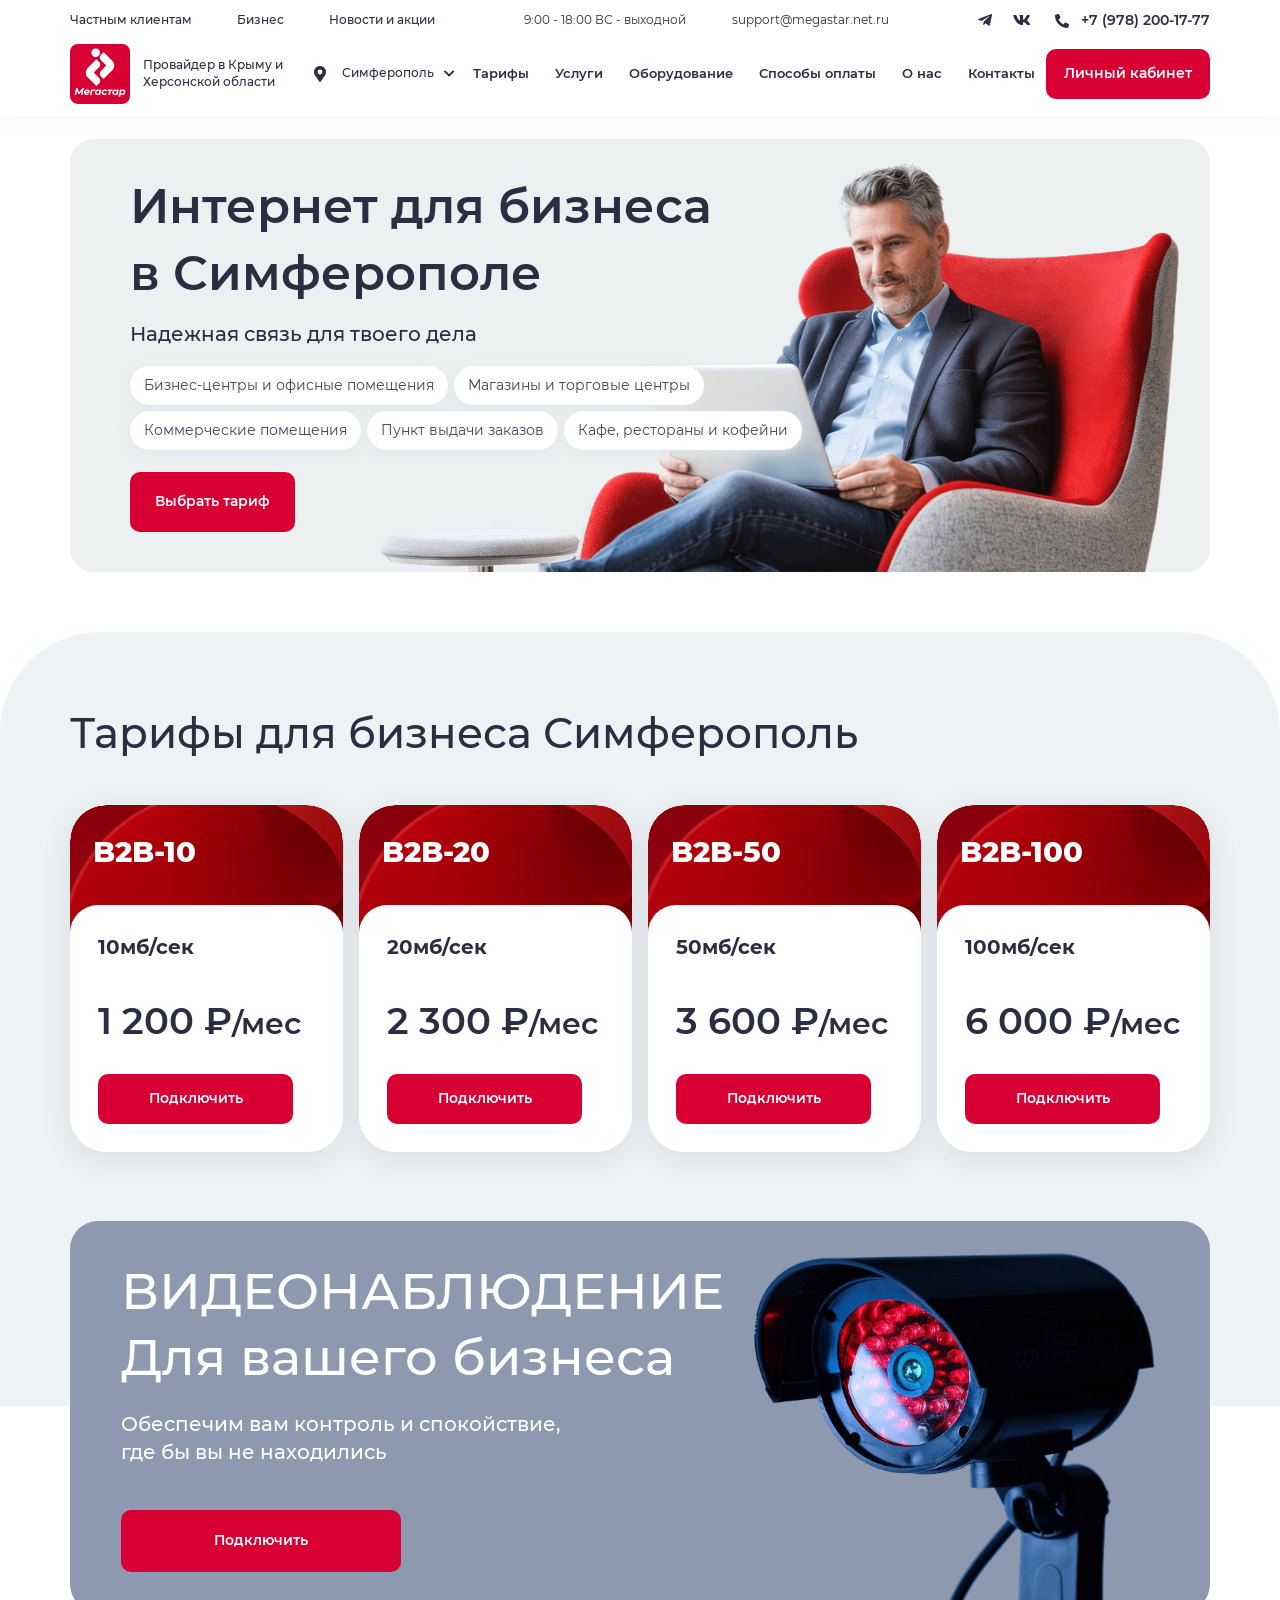
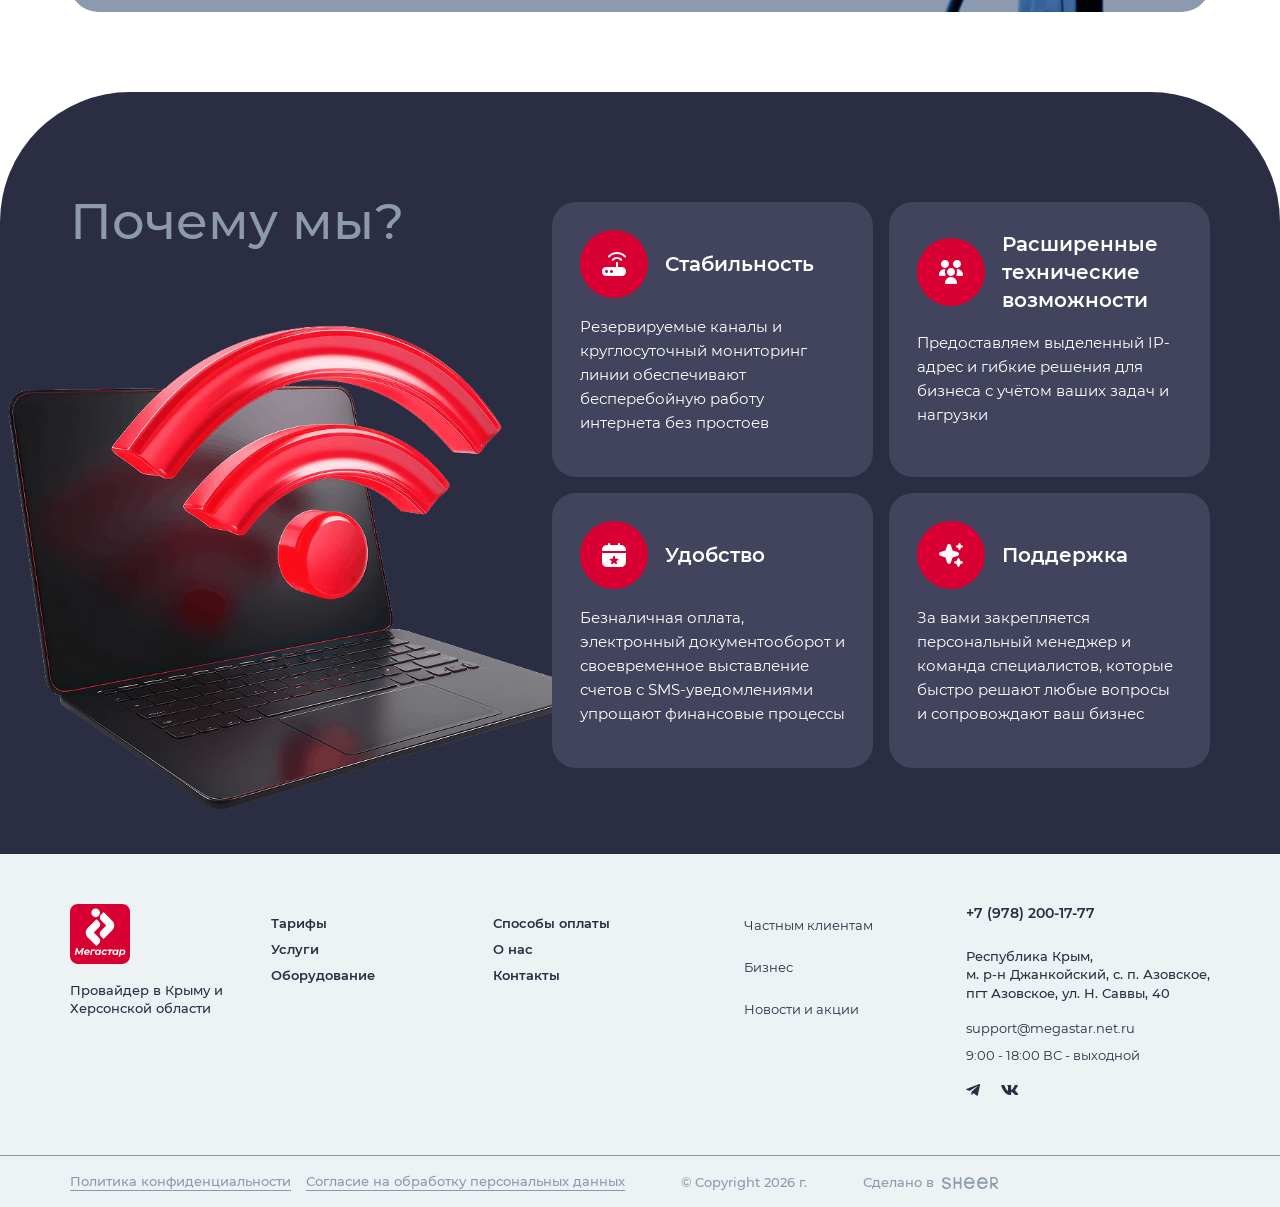
==== business.html @ 5e0cbff7 "Add files via upload" ====
<!DOCTYPE html>
<!--[if lt IE 7]><html lang="ru" class="lt-ie9 lt-ie8 lt-ie7"><![endif]-->
<!--[if IE 7]><html lang="ru" class="lt-ie9 lt-ie8"><![endif]-->
<!--[if IE 8]><html lang="ru" class="lt-ie9"><![endif]-->
<!--[if gt IE 8]><!-->
<html lang="ru">
<!--<![endif]-->
<head>
	<meta charset="utf-8" />
	<title>Заголовок</title>
	<meta http-equiv="X-UA-Compatible" content="IE=edge" />
	<meta name="viewport" content="width=device-width, initial-scale=1, maximum-scale=1">
	<meta name="format-detection" content="telephone=no" />
	<link rel="shortcut icon" href="favicon.png" />
	<link rel="stylesheet" href="libs/bootstrap/bootstrap-grid.css" />
	<link rel="stylesheet" href="libs/fontawesome-free-5.12.0-web/css/all.min.css" />
	<link rel="stylesheet" href="libs/fancybox-master/dist/jquery.fancybox.min.css" />
	<link rel="stylesheet" href="libs/slick-1.5.9/slick/slick.css" />
	<link rel="stylesheet" href="css/fonts.css" />
	<link rel="stylesheet" href="css/main.css?ver=1.1" />
	<link rel="stylesheet" href="css/media.css?ver=1.1" />
</head>
<body>

	<div class="wrapper">

		<header class="header">
			<div class="container">
				<div class="header__top">
					<ul class="header__links">
						<li><a href="#">Частным клиентам</a></li>
						<li><a href="#">Бизнес</a></li>
						<li><a href="#">Новости и  акции</a></li>
					</ul>
					<div class="header__info">
						<p>9:00 - 18:00 ВС - выходной</p>
						<a href="mailto:support@megastar.net.ru">support@megastar.net.ru</a>
					</div>
					<div class="header__contacts">
						<ul class="socials-list">
							<li><a href="#" target="_blank"><i class="fab fa-telegram-plane"></i></a></li>
							<li><a href="#" target="_blank"><i class="fab fa-vk"></i></a></li>
						</ul>
						<a href="tel:+79782001777" class="phone-main"><i class="fas fa-phone-alt"></i> +7 (978) 200-17-77</a>
					</div>
				</div>
				<div class="header__bottom">
					<div class="logo-wrap">
						<a href="#" class="logo">
							<img src="img/logo.svg" alt="alt">
						</a>
						<div class="logo-descr">Провайдер в Крыму и Херсонской области</div>
					</div>
					<div class="location-main">
						<div class="location-main__value"><i class="fas fa-map-marker-alt"></i> Симферополь <i class="fas fa-chevron-down"></i></div>
					</div>
					<nav class="menu">
						<ul class="menu__list">
							<li><a href="#">Тарифы</a></li>
							<li><a href="#">Услуги</a></li>
							<li><a href="#">Оборудование</a></li>
							<li><a href="#">Способы оплаты</a></li>
							<li><a href="#">О нас</a></li>
							<li><a href="#">Контакты</a></li>
						</ul>
					</nav>
					<a href="#" class="btn-main">Личный кабинет</a>
					<a href="tel:+79782001777" class="phone-mobile"><i class="fas fa-phone-alt"></i></a>
					<div class="sandwich">
						<div class="sw-topper"></div>
						<div class="sw-bottom"></div>
						<div class="sw-footer"></div>
					</div>
				</div>
			</div>
			<div class="menu-mobile">
				<nav class="menu">
					<ul class="menu__list">
						<li><a href="#">Тарифы</a></li>
						<li><a href="#">Услуги</a></li>
						<li><a href="#">Оборудование</a></li>
						<li><a href="#">Способы оплаты</a></li>
						<li><a href="#">О нас</a></li>
						<li><a href="#">Контакты</a></li>
					</ul>
				</nav>
				<ul class="header__links">
					<li><a href="#">Частным клиентам</a></li>
					<li><a href="#">Бизнес</a></li>
					<li><a href="#">Новости и  акции</a></li>
				</ul>
				<div class="location-main">
					<div class="location-main__value"><i class="fas fa-map-marker-alt"></i> Симферополь <i class="fas fa-chevron-down"></i></div>
				</div>
				<div class="header__info">
					<p>9:00 - 18:00 ВС - выходной</p>
					<a href="mailto:support@megastar.net.ru">support@megastar.net.ru</a>
				</div>
				<div class="header__contacts">
					<ul class="socials-list">
						<li><a href="#" target="_blank"><i class="fab fa-telegram-plane"></i></a></li>
						<li><a href="#" target="_blank"><i class="fab fa-vk"></i></a></li>
					</ul>
					<a href="tel:+79782001777" class="phone-main"><i class="fas fa-phone-alt"></i> +7 (978) 200-17-77</a>
				</div>
				<a href="#" class="btn-main">Личный кабинет</a>
			</div>
			<div class="menu-overlay"></div>
		</header>

		<section class="billbord billbord--business">
			<div class="container">
				<div class="billbord__main">
					<h1 class="billbord__title">Интернет для бизнеса в Симферополе</h1>
					<div class="billbord__descr">Надежная связь для твоего дела</div>
					<div class="tags">
						<div class="tags__item">Бизнес-центры и офисные помещения</div>
						<div class="tags__item">Магазины и торговые центры</div>
						<div class="tags__item">Коммерческие помещения</div>
						<div class="tags__item">Пункт выдачи заказов</div>
						<div class="tags__item">Кафе, рестораны и кофейни</div>
					</div>
					<a href="#" class="btn-main">Выбрать тариф</a>
					<div class="billbord__image">
						<img src="img/billbord_business.png" alt="alt">
					</div>
				</div>
			</div>
		</section>

		<section class="tariffs">
			<div class="tariffs__main">
				<div class="container">
					<h2 class="title-section">Тарифы для бизнеса Симферополь</h2>
					<div class="row row--main">
						<div class="col-xl-3 col-lg-4 col-md-6">
							<div class="item-tariff">
								<div class="item-tariff__head">
									<div class="item-tariff__title">B2B-10</div>
									<div class="item-tariff__image">
										<img src="img/tariff1_1.jpg" alt="alt">
									</div>
								</div>
								<div class="item-tariff__content">
									<div class="title-small">10мб/сек</div>
									<div class="item-tariff__prices">
										<div class="price-main">1 200 ₽<span>/мес</span></div>
									</div>
									<a href="#" class="btn-main">Подключить</a>
								</div>
							</div>
						</div>
						<div class="col-xl-3 col-lg-4 col-md-6">
							<div class="item-tariff">
								<div class="item-tariff__head">
									<div class="item-tariff__title">B2B-20</div>
									<div class="item-tariff__image">
										<img src="img/tariff1_1.jpg" alt="alt">
									</div>
								</div>
								<div class="item-tariff__content">
									<div class="title-small">20мб/сек</div>
									<div class="item-tariff__prices">
										<div class="price-main">2 300 ₽<span>/мес</span></div>
									</div>
									<a href="#" class="btn-main">Подключить</a>
								</div>
							</div>
						</div>
						<div class="col-xl-3 col-lg-4 col-md-6">
							<div class="item-tariff">
								<div class="item-tariff__head">
									<div class="item-tariff__title">B2B-50</div>
									<div class="item-tariff__image">
										<img src="img/tariff1_1.jpg" alt="alt">
									</div>
								</div>
								<div class="item-tariff__content">
									<div class="title-small">50мб/сек</div>
									<div class="item-tariff__prices">
										<div class="price-main">3 600 ₽<span>/мес</span></div>
									</div>
									<a href="#" class="btn-main">Подключить</a>
								</div>
							</div>
						</div>
						<div class="col-xl-3 col-lg-4 col-md-6">
							<div class="item-tariff">
								<div class="item-tariff__head">
									<div class="item-tariff__title">B2B-100</div>
									<div class="item-tariff__image">
										<img src="img/tariff1_1.jpg" alt="alt">
									</div>
								</div>
								<div class="item-tariff__content">
									<div class="title-small">100мб/сек</div>
									<div class="item-tariff__prices">
										<div class="price-main">6 000 ₽<span>/мес</span></div>
									</div>
									<a href="#" class="btn-main">Подключить</a>
								</div>
							</div>
						</div>
					</div>
				</div>
			</div>
		</section>

		<section class="billbord-page">
			<div class="container">
				<div class="billbord-page__main">
					<h2 class="title-main"><span>Видеонаблюдение</span> Для вашего бизнеса</h2>
					<div class="title-small">Обеспечим вам контроль и спокойствие, где бы вы не находились</div>
					<a href="#" class="btn-main">Подключить</a>
					<div class="billbord-page__image">
						<img src="img/billbord_surveillance.png" alt="alt">
					</div>
				</div>
			</div>
		</section>

		<section class="why-us">
			<div class="container">
				<div class="row">
					<div class="col-lg-5">
						<h2 class="title-main">Почему мы?</h2>
						<div class="why-us__image">
							<img src="img/why_us.png" alt="alt">
						</div>
					</div>
					<div class="col-lg-7">
						<div class="row row--main">
							<div class="col-md-6">
								<div class="item-box">
									<div class="item-box__head">
										<div class="advantages__icon">
											<img src="img/ic_avd1.svg" alt="alt">
										</div>
										<div class="title-small">Стабильность</div>
									</div>
									<p>Резервируемые каналы и круглосуточный мониторинг линии обеспечивают бесперебойную работу интернета без простоев</p>
								</div>
							</div>
							<div class="col-md-6">
								<div class="item-box">
									<div class="item-box__head">
										<div class="advantages__icon">
											<img src="img/ic_avd2.svg" alt="alt">
										</div>
										<div class="title-small">Расширенные технические возможности</div>
									</div>
									<p>Предоставляем выделенный IP-адрес и гибкие решения для бизнеса с учётом ваших задач и нагрузки</p>
								</div>
							</div>
							<div class="col-md-6">
								<div class="item-box">
									<div class="item-box__head">
										<div class="advantages__icon">
											<img src="img/ic_avd3.svg" alt="alt">
										</div>
										<div class="title-small">Удобство</div>
									</div>
									<p>Безналичная оплата, электронный документооборот и своевременное выставление счетов с SMS-уведомлениями упрощают финансовые процессы</p>
								</div>
							</div>
							<div class="col-md-6">
								<div class="item-box">
									<div class="item-box__head">
										<div class="advantages__icon">
											<img src="img/ic_avd4.svg" alt="alt">
										</div>
										<div class="title-small">Поддержка</div>
									</div>
									<p>За вами закрепляется персональный менеджер и команда специалистов, которые быстро решают любые вопросы и сопровождают ваш бизнес</p>
								</div>
							</div>
						</div>
					</div>
				</div>
			</div>
		</section>

		<footer class="footer">
			<div class="container">
				<div class="row">
					<div class="col-lg-2">
						<div class="logo-wrap">
							<a href="#" class="logo">
								<img src="img/logo.svg" alt="alt">
							</a>
							<div class="logo-descr">Провайдер в Крыму и Херсонской области</div>
						</div>
					</div>
					<div class="col-lg-2">
						<ul class="footer__nav">
							<li><a href="#">Тарифы</a></li>
							<li><a href="#">Услуги</a></li>
							<li><a href="#">Оборудование</a></li>
						</ul>
					</div>
					<div class="col-lg-3">
						<ul class="footer__nav">
							<li><a href="#">Способы оплаты</a></li>
							<li><a href="#">О нас</a></li>
							<li><a href="#">Контакты</a></li>
						</ul>
					</div>
					<div class="col-lg-2">
						<ul class="footer__menu">
							<li><a href="#">Частным клиентам</a></li>
							<li><a href="#">Бизнес</a></li>
							<li><a href="#">Новости и  акции</a></li>
						</ul>
					</div>
					<div class="col-lg-3 col-contacts">
						<div class="footer__contacts">
							<a href="tel:+79782001777" class="phone-main">+7 (978) 200-17-77</a>
							<p>Республика Крым, <br>м. р-н Джанкойский, с. п. Азовское, <br>пгт Азовское, ул. Н. Саввы, 40</p>
							<div class="footer__info">
								<p><a href="mailto:support@megastar.net.ru">support@megastar.net.ru</a></p>
								<p>9:00 - 18:00 ВС - выходной</p>
							</div>
							<ul class="socials-list">
								<li><a href="#" target="_blank"><i class="fab fa-telegram-plane"></i></a></li>
								<li><a href="#" target="_blank"><i class="fab fa-vk"></i></a></li>
							</ul>
						</div>
					</div>
				</div>
			</div>
			<div class="footer__bottom">
				<div class="container">
					<div class="footer__wrapper">
						<div class="footer__links">
							<a href="#">Политика конфиденциальности</a>
							<a href="#">Согласие на обработку персональных данных</a>
						</div>
						<div class="copyright">© Copyright 2026 г.</div>
						<div class="create">Сделано в <a href="#" target="_blank"><img src="img/sheer.svg" alt="alt"></a></div>
					</div>
				</div>
			</div>
		</footer>
		
	</div>


	<script src="libs/jquery/jquery-3.6.0.min.js"></script>
	<script src="libs/fancybox-master/dist/jquery.fancybox.min.js"></script>
	<script src="libs/slick-1.5.9/slick/slick.min.js"></script>
	<script src="libs/mask/jquery.maskedinput.js"></script>
	<script src="js/common.js?ver=1.1"></script>
	<!-- Yandex.Metrika counter --><!-- /Yandex.Metrika counter -->
	<!-- Google Analytics counter --><!-- /Google Analytics counter -->
</body>
</html>
---- css/fonts.css ----
/** =================== MONTSERRAT =================== **/

/** Montserrat Thin **/
@font-face {
	font-family: "Montserrat";
	font-weight: 100;
	font-style: normal;
	src: url("../fonts/Montserrat-Thin.woff2") format("woff2"),
		url("../fonts/Montserrat-Thin.woff") format("woff");
}

/** Montserrat Thin-Italic **/
@font-face {
	font-family: "Montserrat";
	font-weight: 100;
	font-style: italic;
	src: url("../fonts/Montserrat-ThinItalic.woff2") format("woff2"),
		url("../fonts/Montserrat-ThinItalic.woff") format("woff");
}

/** Montserrat ExtraLight **/
@font-face {
	font-family: "Montserrat";
	font-weight: 200;
	font-style: normal;
	src: url("../fonts/Montserrat-ExtraLight.woff2") format("woff2"),
		url("../fonts/Montserrat-ExtraLight.woff") format("woff");
}

/** Montserrat ExtraLight-Italic **/
@font-face {
	font-family: "Montserrat";
	font-weight: 200;
	font-style: italic;
	src: url("../fonts/Montserrat-ExtraLightItalic.woff2") format("woff2"),
		url("../fonts/Montserrat-ExtraLightItalic.woff") format("woff");
}

/** Montserrat Light **/
@font-face {
	font-family: "Montserrat";
	font-weight: 300;
	font-style: normal;
	src: url("../fonts/Montserrat-Light.woff2") format("woff2"),
		url("../fonts/Montserrat-Light.woff") format("woff");
}

/** Montserrat Light-Italic **/
@font-face {
	font-family: "Montserrat";
	font-weight: 300;
	font-style: italic;
	src: url("../fonts/Montserrat-LightItalic.woff2") format("woff2"),
		url("../fonts/Montserrat-LightItalic.woff") format("woff");
}

/** Montserrat Regular **/
@font-face {
	font-family: "Montserrat";
	font-weight: 400;
	font-style: normal;
	src: url("../fonts/Montserrat-Regular.woff2") format("woff2"),
		url("../fonts/Montserrat-Regular.woff") format("woff");
}

/** Montserrat Regular-Italic **/
@font-face {
	font-family: "Montserrat";
	font-weight: 400;
	font-style: italic;
	src: url("../fonts/Montserrat-Italic.woff2") format("woff2"),
		url("../fonts/Montserrat-Italic.woff") format("woff");
}

/** Montserrat Medium **/
@font-face {
	font-family: "Montserrat";
	font-weight: 500;
	font-style: normal;
	src: url("../fonts/Montserrat-Medium.woff2") format("woff2"),
		url("../fonts/Montserrat-Medium.woff") format("woff");
}

/** Montserrat Medium-Italic **/
@font-face {
	font-family: "Montserrat";
	font-weight: 500;
	font-style: italic;
	src: url("../fonts/Montserrat-MediumItalic.woff2") format("woff2"),
		url("../fonts/Montserrat-MediumItalic.woff") format("woff");
}

/** Montserrat SemiBold **/
@font-face {
	font-family: "Montserrat";
	font-weight: 600;
	font-style: normal;
	src: url("../fonts/Montserrat-SemiBold.woff2") format("woff2"),
		url("../fonts/Montserrat-SemiBold.woff") format("woff");
}

/** Montserrat SemiBold-Italic **/
@font-face {
	font-family: "Montserrat";
	font-weight: 600;
	font-style: italic;
	src: url("../fonts/Montserrat-SemiBoldItalic.woff2") format("woff2"),
		url("../fonts/Montserrat-SemiBoldItalic.woff") format("woff");
}

/** Montserrat Bold **/
@font-face {
	font-family: "Montserrat";
	font-weight: 700;
	font-style: normal;
	src: url("../fonts/Montserrat-Bold.woff2") format("woff2"),
		url("../fonts/Montserrat-Bold.woff") format("woff");
}

/** Montserrat Bold-Italic **/
@font-face {
	font-family: "Montserrat";
	font-weight: 700;
	font-style: italic;
	src: url("../fonts/Montserrat-BoldItalic.woff2") format("woff2"),
		url("../fonts/Montserrat-BoldItalic.woff") format("woff");
}

/** Montserrat ExtraBold **/
@font-face {
	font-family: "Montserrat";
	font-weight: 800;
	font-style: normal;
	src: url("../fonts/Montserrat-ExtraBold.woff2") format("woff2"),
		url("../fonts/Montserrat-ExtraBold.woff") format("woff");
}

/** Montserrat ExtraBold-Italic **/
@font-face {
	font-family: "Montserrat";
	font-weight: 800;
	font-style: italic;
	src: url("../fonts/Montserrat-ExtraBoldItalic.woff2") format("woff2"),
		url("../fonts/Montserrat-ExtraBoldItalic.woff") format("woff");
}

/** Montserrat Black **/
@font-face {
	font-family: "Montserrat";
	font-weight: 900;
	font-style: normal;
	src: url("../fonts/Montserrat-Black.woff2") format("woff2"),
		url("../fonts/Montserrat-Black.woff") format("woff");
}

/** Montserrat Black-Italic **/
@font-face {
	font-family: "Montserrat";
	font-weight: 900;
	font-style: italic;
	src: url("../fonts/Montserrat-BlackItalic.woff2") format("woff2"),
		url("../fonts/Montserrat-BlackItalic.woff") format("woff");
}
---- css/main.css ----
*::-webkit-input-placeholder {
	color: #000;
	opacity: 1;
}
*:-moz-placeholder {
	color: #000;
	opacity: 1;
}
*::-moz-placeholder {
	color: #000;
	opacity: 1;
}
*:-ms-input-placeholder {
	color: #000;
	opacity: 1;
}


body {
	font-family: "Montserrat";
	font-size: 20px;
	line-height: 160%;
	color: #2b2d42;
	font-weight: 500;
	overflow-x: hidden;
	margin: 0;
	background-color: #fff;
}
button {
	cursor: pointer;
}
button, input, optgroup, select, textarea {
	font-family: inherit;
}
input {
	-webkit-appearance: none;
	-moz-appearance: none;
	appearance: none;
}
button,
textarea,
input.text,
input[type="text"],
input[type="button"],
input[type="submit"] {
	-webkit-appearance: none;
}
*:link,
*:visited,
*:hover,
*:focus,
*:active {
	outline: 0;
	-webkit-tap-highlight-color: transparent;
}
a, button, input, img {
	transition: all 0.3s;
}
h1, h2, h3, h4, h5, h6 {
	padding: 0;
	margin: 0;
	font-weight: normal;
}
.wrapper {
	padding-top: 141px;
	overflow: hidden;
}
a {
	text-decoration: none;
	outline: none;
}
* {
	outline: none !important;
}
ul {
	padding: 0;
	margin: 0;
}
ul li {
	list-style-type: none;
	outline: none;
}
img {
	outline: none;
	display: block;
}
p {
	padding: 0;
	margin: 0;
}
form {
	margin: 0;
}

.header {
	padding: 15px 0;
	font-size: 14px;
	line-height: 140%;
	box-shadow: 0 10px 15px 0 #f6f9fb;
	background: #fff;
	position: fixed;
	top: 0;
	left: 0;
	width: 100%;
	z-index: 500;
}
.header__top {
	color: #2b2d42;
	display: flex;
	align-items: center;
	justify-content: space-between;
}
.header__links {
	gap: 75px;
	display: flex;
	align-items: center;
}
.header__info a,
.header__links a {
	color: inherit;
}
.header__info {
	gap: 92px;
	color: #2b2d42;
	font-weight: 400;
	display: flex;
	align-items: center;
}
.header__contacts {
	gap: 24px;
	display: flex;
	align-items: center;
}
.phone-main {
	font-size: 16px;
	gap: 15px;
	line-height: 140%;
	color: #2b2d42;
	font-weight: 600;
	display: inline-flex;
	align-items: center;
}
.socials-list {
	gap: 25px;
	font-size: 18px;
	display: flex;
	align-items: center;
}
.socials-list a {
	color: #2b2d42;
}
.header__bottom {
	padding-top: 13px;
	display: flex;
	align-items: center;
	justify-content: space-between;
}
.logo-wrap {
	gap: 29px;
	display: flex;
	align-items: center;
}
.logo img {
	width: 76px;
	height: auto;
}
.logo-descr {
	width: 176px;
	line-height: 140%;
	color: #2b2d42;
}
.menu__list {
	gap: 29px;
	display: flex;
	align-items: center;
}
.footer__nav a,
.menu__list a {
	padding: 12px 16px;
	font-size: 16px;
	color: #2b2d42;
	font-weight: 600;
}
.btn-main {
	font-size: 16px;
	height: 54px;
	padding: 0 20px;
	border-radius: 10px;
	line-height: 140%;
	font-weight: 600;
	color: #fff;
	display: inline-flex;
	align-items: center;
	justify-content: center;
	text-align: center;
	border: none;
	background: #d80032;
	font-family: "Montserrat";
	cursor: pointer;
	transition: all 0.3s;
}
.location-main__value {
	gap: 3px;
	display: inline-flex;
	align-items: center;
	cursor: pointer;
}
.location-main i {
	width: 24px;
	height: 24px;
	display: flex;
	align-items: center;
	justify-content: center;
}
.location-main .fa-chevron-down {
	font-size: 12px;
}
.location-main .fa-map-marker-alt {
	font-size: 16px;
	margin-right: 7px;
}

.billbord {
	padding-top: 27px;
	padding-bottom: 86px;
}
.billbord__main {
	padding: 69px 106px;
	margin-bottom: 34px;
	border-radius: 24px;
	background: #ecf0f1;
	position: relative;
	overflow: hidden;
	z-index: 1;
}
.billbord__title {
	font-size: 64px;
	max-width: 762px;
	margin-bottom: 26px;
	line-height: 140%;
	font-weight: 600;
}
.billbord__descr {
	font-size: 24px;
	max-width: 355px;
	margin-bottom: 75px;
	line-height: 140%;
}
.billbord .btn-main {
	height: 70px;
	padding: 0 28px;
}
.billbord__image {
	position: absolute;
	bottom: 0;
	right: 0;
	z-index: -1;
	height: 100%;
}
.billbord__image img {
	max-width: 100%;
	max-height: 100%;
}
.row>div {
	padding: 0 12px;
}
.row {
	margin: 0 -12px;
}
.row.row--main>div {
	margin-bottom: 24px;
}
.row.row--main {
	margin-bottom: -24px;
}
.item-advantage {
	padding-right: 40px;
	background: #edf2f4;
	border-radius: 24px;
	display: flex;
	align-items: center;
}
.item-advantage__image {
	height: 162px;
	width: 283px;
	flex: none;
	display: flex;
	align-items: center;
	justify-content: center;
}
.item-advantage__image img {
	max-width: 298px;
	max-height: 298px;
}
.title-small {
	font-size: 24px;
	line-height: 140%;
	font-weight: 600;
}

.tariffs__main {
	padding-top: 72px;
	padding-bottom: 254px;
	margin-bottom: -185px;
	border-radius: 100px 100px 0 0;
	background: #edf2f4;
}
.tabs-wrapper {
	display: flex;
	align-items: center;
	justify-content: center;
}
.tabs {
	margin-bottom: 42px;
	padding: 4px;
	gap: 5px;
	border-radius: 80px;
	background: #e0e7ea;
	display: flex;
	align-items: center;
	justify-content: center;
}
.tabs a {
	padding: 12px 20px;
	border-radius: 60px;
	background: #edf2f4;
	color: #2b2d42;
	display: block;
}
.tabs .active a {
	background: #2b2d42;
	color: #fff;
}
.tab-pane {
	display: none;
}
.tab-pane:first-child {
	display: block;
}
.item-tariff {
	border-radius: 36px;
	min-height: 100%;
	box-shadow: 0 6px 30px 0 rgba(43, 45, 66, 0.1);
	background: #fff;
	overflow: hidden;
	display: flex;
	flex-direction: column;
	align-items: flex-start;
	position: relative;
	z-index: 1;
}
.item-tariff__head {
	height: 204px;
	padding: 29px 33px;
	margin-bottom: -87px;
	position: relative;
	width: 100%;
}
.item-tariff__image {
	border-radius: 36px 36px 0 0;
	position: absolute;
	display: block;
	width: 100%;
	height: 100%;
	overflow: hidden;
	top: 0;
	left: 0;
	z-index: -1;
}
.item-tariff__image img {
	width: 100%;
	height: 100%;
	object-fit: cover;
	border-radius: 36px 36px 0 0;
	transition: all 1s;
}
.item-tariff__content {
	padding: 36px;
	border-radius: 28px 28px 0 0;
	background: #fff;
	position: relative;
	width: 100%;
	flex: 1;
	display: flex;
	flex-direction: column;
	align-items: flex-start;
	z-index: 2;
}
.item-tariff__title {
	font-size: 36px;
	line-height: 140%;
	font-weight: 800;
	color: #fff;
}
.item-tariff .title-small {
	margin-bottom: 24px;
	font-weight: 700;
}
.item-tariff__text p {
	margin-bottom: 12px;
}
.item-tariff__text p:last-child {
	margin-bottom: 0;
}
.item-tariff__text {
	width: 100%;
}
.item-tariff__prices {
	padding-top: 64px;
	gap: 50px;
	width: 100%;
	display: flex;
	align-items: center;
}
.price-main {
	font-size: 48px;
	line-height: 140%;
	font-weight: 600;
}
.price-main span {
	font-size: 30px;
}
.price-default {
	font-size: 24px;
	line-height: 140%;
}
.item-tariff__descr {
	font-size: 18px;
	line-height: 140%;
	color: #8d99ae;
	font-weight: 400;
}
.item-tariff .btn-main {
	margin-top: 36px;
	min-width: 216px;
}
.row.row-big>div {
	padding: 0 40px;
	margin-bottom: 66px;
}
.row.row-big {
	margin: 0 -40px;
	margin-bottom: -66px;
}

.advantages {
	padding-top: 39px;
	margin-bottom: -157px;
	padding-bottom: 213px;
	border-radius: 150px 150px 0 0;
	background-color: #2b2d42;
	background-image: url(../img/text_avd.svg);
	background-repeat: no-repeat;
	background-position: 6% -30px;

	color: #fff;

	animation: moveBackground 20s linear infinite alternate;
}
@keyframes moveBackground {
	0% {
		background-position: 6% -30px;
	}
	100% {
		background-position: 97% -30px;
	}
}
.advantages__head {
	margin-bottom: 58px;
	display: flex;
	align-items: center;
	justify-content: space-between;
}
.advantages__title {
	font-size: 64px;
	line-height: 140%;
	color: #8d99ae;
	font-weight: 500;
}
.advantages .item-advantage {
	max-width: 607px;
	background: #42445d;
}
.advantages .item-advantage__image {
	width: 207px;
	left: -19px;
	position: relative;
}
.advantages__item {
	max-width: 463px;
	margin-bottom: 60px;
	gap: 32px;
	display: flex;
	align-items: center;
}
.advantages__item:last-child {
	margin-bottom: 0;
}
.advantages__icon {
	width: 78px;
	height: 78px;
	flex: none;
	border-radius: 50%;
	display: flex;
	align-items: center;
	justify-content: center;
	background: #D80032;
}
.advantages__icon img {
	width: 24px;
	height: auto;
}
.row>div:nth-child(2) .advantages__list {
	margin-top: 152px;
}
.consultation-form__main {
	padding: 41px 259px;
	gap: 54px;
	margin-top: 83px;
	padding-bottom: 32px;
	border-radius: 26px;
	display: flex;
	align-items: center;
	justify-content: center;
	background: #42445d;
	color: #fff;
}
.consultation-form__title {
	font-size: 32px;
	line-height: 140%;
	font-weight: 700;
}
.consultation-form__descr {
	margin-top: 10px;
}
.item-form {
	margin-bottom: 18px;
}
.item-form input {
	height: 70px;
	padding: 0 16px;
	border-radius: 10px;
	font-size: 14px;
	border: none;
	line-height: 140%;
	color: #000;
	font-weight: 400;
	font-family: "Montserrat";
	width: 100%;
}
.consultation-form__line {
	gap: 16px;
	flex: 1;
	display: flex;
	align-items: center;
}
.consultation-form__line .item-form {
	margin: 0;
	flex: 1;
}
.consultation-form__line .btn-main {
	height: 70px;
	padding: 0 53px;
}
.checkbox {
	font-size: 14px;
	margin-top: 26px;
	line-height: 140%;
	color: #8d99ae;
}
.checkbox a {
	color: inherit;
}
.checkbox label {
	gap: 20px;
	position: relative;
	display: flex;
	justify-content: center;
	align-items: flex-start;
	cursor: pointer;
}
.checkbox label input {
	width: 20px;
	height: 20px;
	border: none;
	margin: 0;
	-webkit-appearance: none;
	-moz-appearance: none;
	appearance: none;
	border: 2px solid #8D99AE;
	position: relative;
	flex: none;
	cursor: pointer;
}
.checkbox label input::before {
	position: absolute;
	top: 0px;
	left: 0px;
	width: 100%;
	height: 100%;
	content: "\f00c";
	display: -webkit-flex;
	display: -moz-flex;
	display: -ms-flex;
	display: -o-flex;
	display: flex;
	align-items: center;
	justify-content: center;
	-moz-osx-font-smoothing: grayscale;
	-webkit-font-smoothing: antialiased;
	font-style: normal;
	font-variant: normal;
	text-rendering: auto;
	line-height: 1;
	font-family: "Font Awesome 5 Pro";
	font-weight: 700;
	background-image: none;
	color: #8D99AE;
	font-size: 11px;
	opacity: 0;
	transition: .2s;
}
.checkbox input:checked:before {
	opacity: 1;
}

.bottom-page {
	height: 647px;
	margin-bottom: -140px;
	border-radius: 100px 100px 0 0;
	background: #fff;
}

.footer {
	padding-top: 70px;
	font-size: 14px;
	line-height: 140%;
	background: #edf2f4;
}
.footer .logo-wrap {
	display: block;
}
.footer .logo-descr {
	margin-top: 23px;
}
.footer__nav {
	margin-top: 10px;
	gap: 8px;
	display: flex;
	flex-direction: column;
	align-items: flex-start;
}
.footer__menu {
	margin-top: 12px;
}
.footer__menu li {
	margin-bottom: 24px;
}
.footer__menu a {
	font-weight: 400;
	color: #2b2d42;
}
.footer__info {
	margin-top: 24px;
	color: #2b2d42;
	font-weight: 400;
}
.footer__info p {
	margin-bottom: 9px;
}
.footer__info p:last-child {
	margin-bottom: 0;
}
.footer__info a {
	color: inherit;
}
.footer__contacts .phone-main {
	margin-bottom: 24px;
}
.footer__contacts .socials-list {
	margin-top: 18px;
}
.col-contacts {
	display: flex;
	justify-content: flex-end;
}
.footer .row>div:nth-child(3) .footer__nav {
	margin-left: 55px;
}
.footer__bottom {
	padding: 20px 0;
	margin-top: 80px;
	color: #8d99ae;
	border-top: 1px solid #8D99AE;
}
.footer__wrapper {
	gap: 105px;
	display: flex;
	align-items: center;
}
.footer__links a {
	color: #8d99ae;
	border-bottom: 1px #8d99ae solid;
}
.footer__links {
	gap: 15px;
	display: flex;
	align-items: center;
}
.create img {
	display: inline-block;
	margin-left: 4px;
	vertical-align: middle;
}

.tariffs.tariffs--page {
	padding-top: 30px;
}
.title-section {
	font-size: 48px;
	margin-bottom: 25px;
	line-height: 140%;
	font-weight: 500;
}

.sale {
	padding-bottom: 72px;
}
.sale__main {
	padding: 16px 35px;
	padding-bottom: 49px;
	padding-right: 68px;
	border-radius: 28px;
	color: #fff;
	background: #2b2d42;
}
.sale__top {
	gap: 61px;
	margin-bottom: 17px;
	display: flex;
	align-items: center;
}
.sale__title {
	font-size: 64px;
	margin-top: 26px;
	line-height: 120%;
	color: #8d99ae;
	font-weight: 500;
}
.sale__title strong {
	margin-top: 15px;
	line-height: 140%;
	font-weight: 600;
	text-transform: uppercase;
	color: #fff;
	display: block;
}
.sale__bottom {
	display: flex;
	align-items: center;
	justify-content: space-between;
}
.sale__bottom .title-small {
	max-width: 529px;
	font-weight: 500;
}
.sale__bottom .btn-main {
	width: 307px;
	height: 70px;
}
.sale__head {
	gap: 29px;
	display: flex;
	align-items: flex-start;
}
.sale__image img {
	width: 278px;
	height: auto;
}
.sale__badge {
	padding: 30px 48px;
	border-radius: 24px;
	margin-top: 40px;
	font-size: 36px;
	padding-left: 136px;
	line-height: 140%;
	color: #fff;
	font-weight: 600;
	background: #42445d;
	position: relative;
}
.sale__badge img {
	top: -14px;
	left: -22px;
	width: 171px;
	position: absolute;
}

.steps {
	padding-bottom: 99px;
}
.steps .title-section {
	margin-bottom: 55px;
}
.row.row--steps>div {
	padding: 0 74px;
	margin-bottom: 40px;
}
.row.row--steps {
	margin: 0 -74px;
	margin-bottom: -40px;
}
.item-step {
	padding: 36px;
	border-radius: 24px;
	font-size: 18px;
	line-height: 160%;
	font-weight: 400;
	background: #edf2f4;
	min-height: 100%;
	position: relative;
}
.item-step::after {
	position: absolute;
	display: block;
	content: " ";
	width: 113px;
	height: 15px;
	top: 0;
	bottom: 0;
	margin: auto;
	left: 100%;
	margin-left: 19px;
	background-image: url(../img/arrow_step.svg);
	background-repeat: no-repeat;
	background-position: center;
	background-size: contain;
}
.item-step__head {
	margin-bottom: 27px;
	gap: 27px;
	display: flex;
	align-items: center;
}
.item-step__count {
	width: 78px;
	height: 78px;
	font-size: 32px;
	line-height: 140%;
	color: #fff;
	font-weight: 700;
	display: flex;
	align-items: center;
	justify-content: center;
	border-radius: 50%;
	flex: none;
	background: #D80032;
}
.row--steps>div:nth-child(3n) .item-step::after {
	display: none;
}

.questions {
	padding-top: 61px;
	padding-bottom: 125px;
	border-radius: 100px 100px 0 0;
	background: #8d99ae;
}
.title-main {
	font-size: 64px;
	line-height: 140%;
	font-weight: 500;
}
.questions .title-main {
	margin-bottom: 48px;
	text-align: center;
}
.item-question {
	max-width: 1099px;
	border-radius: 24px;
	margin: 0 auto;
	margin-bottom: 11px;
	background: #fff;
}
.item-question__head {
	padding: 20px 24px;
	gap: 20px;
	cursor: pointer;
	display: flex;
	align-items: center;
	justify-content: space-between;
}
.item-question__head i {
	width: 42px;
	height: 42px;
	font-size: 90%;
	color: #fff;
	background: #2b2d42;
	display: flex;
	align-items: center;
	justify-content: center;
	border-radius: 50%;
	flex: none;
	transition: all 0.3s;
}
.item-question__content {
	padding: 20px 24px;
	font-size: 18px;
	line-height: 160%;
	padding-top: 0;
	display: none;
}
.item-question.active .item-question__head i {
	background: #57719b;
}
.item-question.active .item-question__head i::before {
	content: "\f068";
}

.billbord--business .billbord__main {
	padding-top: 34px;
	padding-bottom: 40px;
	margin: 0;
}
.billbord--business .billbord__title {
	max-width: 810px;
	margin-bottom: 17px;
}
.billbord--business .billbord__descr {
	margin-bottom: 28px;
	max-width: 500px;
}
.tags {
	gap: 6px;
	display: flex;
	align-items: center;
	flex-wrap: wrap;
}
.tags__item {
	padding: 16px 22px;
	font-size: 16px;
	line-height: 1.2;
	border-radius: 60px;
	color: #42445d;
	box-shadow: 0 3px 15px 0 #e0e7ea;
	background: #fff;
	font-weight: 400;
	display: block;
}
.billbord__main .tags {
	margin-bottom: 34px;
	max-width: 795px;
}
.item-tariff .title-small+.item-tariff__prices {
	padding-top: 10px;
}
.row--main .item-tariff__head {
	padding-top: 36px;
}
.tariffs .title-section {
	margin-bottom: 65px;
}

.billbord-page {
	padding-bottom: 100px;
}
.billbord-page__main {
	padding: 47px 77px;
	padding-bottom: 67px;
	border-radius: 28px;
	color: #fff;
	background: #8d99ae;
	position: relative;
	z-index: 1;
}
.billbord-page__main .title-main {
	margin-bottom: 22px;
	line-height: 120%;
}
.billbord-page__main .title-main span {
	display: block;
	line-height: 140%;
	text-transform: uppercase;
}
.billbord-page__main .title-small {
	max-width: 558px;
	margin-bottom: 89px;
	font-weight: 500;
}
.billbord-page__image {
	height: 100%;
	top: 0;
	right: 0;
	position: absolute;
	z-index: -1;
}
.billbord-page__image img {
	max-width: 100%;
	max-height: 100%;
}
.billbord-page__main .btn-main {
	height: 70px;
	width: 307px;
	max-width: 100%;
}
.why-us {
	padding-top: 108px;
	border-radius: 150px 150px 0 0;
	background: #2b2d42;
	color: #fff;
}
.why-us .title-main {
	color: #8d99ae;
}
.why-us__image {
	margin-top: -60px;
	margin-bottom: -60px;
	display: flex;
	align-items: center;
	justify-content: center;
}
.why-us__image img {
	width: 960px;
}
.item-box {
	padding: 36px;
	min-height: 322px;
	font-size: 18px;
	border-radius: 24px;
	line-height: 160%;
	font-weight: 400;
	height: 100%;
	background: #42445d;
}
.item-box__head {
	gap: 27px;
	margin-bottom: 27px;
	display: flex;
	align-items: center;
}
.why-us .row--main {
	padding-top: 16px;
}

.page-services {
	padding-top: 36px;
	padding-bottom: 94px;
	margin-top: 44px;
	border-radius: 100px 100px 0 0;
	background: #edf2f4;
}
.line-service {
	font-size: 18px;
	gap: 27px;
	margin-bottom: 8px;
	padding: 16px 24px;
	border-radius: 12px;
	line-height: 160%;
	display: flex;
	align-items: center;
	justify-content: space-between;
	background: #fff;
}
.line-service__value {
	font-weight: 700;
}
.page-services .title-section {
	margin-bottom: 40px;
}
.services-about {
	padding: 49px;
	border-radius: 28px;
	background: #2b2d42;
	min-height: 100%;
	color: #fff;
}
.services-about__head {
	margin-bottom: 40px;
	padding-right: 30px;
	gap: 14px;
	display: flex;
	align-items: flex-start;
}
.services-about__title {
	font-size: 32px;
	line-height: 140%;
	font-weight: 600;
}
.services-about__image {
	width: 141px;
	margin-left: -19px;
	flex: none;
}
.services-about__image img {
	max-width: 100%;
	height: auto;
}
.services-about ul {
	padding-left: 20px;
}
.services-about ul li {
	margin-bottom: 23px;
	list-style-type: disc;
}
.services-about ul li:last-child {
	margin-bottom: 0;
}
.services-about ul li::marker {
	font-size: 70%;
}
.providers {
	padding-top: 70px;
	padding-bottom: 100px;
}
.item-provider {
	min-height: 100%;
	display: flex;
	flex-direction: column;
	align-items: flex-start;
}
.item-provider__head {
	height: 268px;
	padding: 36px 33px;
	margin-bottom: -65px;
	border-radius: 24px;
	width: 100%;
	position: relative;
}
.item-provider__title {
	font-size: 36px;
	line-height: 140%;
	color: #fff;
	font-weight: 800;
}
.item-provider__image {
	margin-bottom: -65px;
	border-radius: 24px;
	z-index: -1;
	position: absolute;
	top: 0;
	left: 0;
	width: 100%;
	height: 100%;
}
.item-provider__image img {
	width: 100%;
	height: 100%;
	object-fit: cover;
	border-radius: 24px;
}
.item-provider__content {
	padding: 24px;
	border-radius: 28px;
	background: #edf2f4;
	width: 100%;
	flex: 1;
	display: flex;
	flex-direction: column;
	align-items: flex-start;
}
.item-provider__content ul li {
	margin-bottom: 20px;
	list-style-type: disc;
}
.item-provider__content ul {
	padding-left: 20px;
}
.item-provider__content ul li::marker {
	font-size: 70%;
}
.item-provider__info {
	padding: 16px 20px;
	border-radius: 16px;
	background: #fff;
	width: 100%;
	margin-top: auto;
}
.item-provider__info a {
	color: #d80032;
	text-decoration: underline;
	font-weight: 600;
}

.equipment {
	padding-top: 38px;
	padding-bottom: 247px;
	margin-top: 42px;
	border-radius: 100px 100px 0 0;
	background: #edf2f4;
}
.item-catalog {
	padding: 20px;
	border-radius: 28px;
	display: flex;
	flex-direction: column;
	align-items: flex-start;
	min-height: 100%;
	background: #fff;
}
.item-catalog__image {
	height: 310px;
	margin-bottom: 36px;
	width: 100%;
	display: flex;
	align-items: center;
	justify-content: center;
}
.item-catalog__image img {
	max-width: 100%;
	max-height: 100%;
}
.item-catalog .title-small {
	margin-bottom: 20px;
	display: block;
	color: #2b2d42;
	width: 100%;
}
.item-catalog__prices {
	width: 100%;
	margin-top: auto;
	display: flex;
	align-items: center;
	justify-content: space-between;
}
.price-old,
.item-catalog .price-main {
	font-size: 30px;
	line-height: 140%;
	font-weight: 600;
}
.price-old {
	font-weight: 500;
}
.item-catalog__buttons {
	padding-top: 36px;
	gap: 20px;
	width: 100%;
	display: flex;
	align-items: center;
	justify-content: space-between;
}
.item-catalog__buttons .btn-main {
	flex: 1;
}
.equipment .title-section:not(:first-child) {
	margin-top: 60px;
}
.btn-main.btn-main--page {
	background: #2b2d42;
}
.equipment+.billbord-page {
	margin-top: -130px;
}
.billbord-page--router .billbord-page__image {
	top: -30px;
	right: -80px;
}
.billbord-page--router .billbord-page__image img {
	width: 898px;
	max-width: initial;
	max-height: initial;
}
.billbord-page--router .billbord-page__main .title-main {
	max-width: 760px;
	margin-bottom: 12px;
}
---- css/media.css ----
/*==========  Desktop First Method  ==========*/
@media only screen and (max-width : 1700px) {
    body {
        font-size: 16px;
    }
    .menu__list {
        gap: 10px;
    }
    .footer__nav a, .menu__list a {
        padding: 10px 8px;
        font-size: 13px;
    }
    .header {
        padding: 11px 0;
        font-size: 12px;
    }
    .logo img {
        width: 60px;
    }
    .logo-wrap {
        gap: 13px;
    }
    .logo-descr {
        width: 162px;
    }
    .btn-main {
        font-size: 14px;
        height: 50px;
        padding: 0 18px;
    }
    .header__links {
        gap: 45px;
    }
    .header__info {
        gap: 46px;
    }
    .phone-main {
        font-size: 14px;
        gap: 12px;
    }
    .socials-list {
        gap: 21px;
        font-size: 16px;
    }

    .billbord__main {
        padding: 42px 60px;
        margin-bottom: 28px;
    }
    .billbord__title {
        font-size: 48px;
        max-width: 568px;
        margin-bottom: 20px;
    }
    .billbord__descr {
        font-size: 20px;
        max-width: 322px;
        margin-bottom: 50px;
    }
    .billbord .btn-main {
        height: 60px;
        padding: 0 25px;
    }
    .title-small {
        font-size: 20px;
    }
    .item-advantage__image {
        height: 125px;
        width: 200px;
    }
    .item-advantage__image img {
        max-width: 200px;
        max-height: 186px;
    }
    .row>div {
        padding: 0 8px;
    }
    .row {
        margin: 0 -8px;
    }
    .row.row--main>div {
        margin-bottom: 16px;
    }
    .row.row--main {
        margin-bottom: -16px;
    }
    .billbord {
        padding-top: 25px;
        padding-bottom: 60px;
    }
    .row.row-big>div {
        padding: 0 20px;
        margin-bottom: 35px;
    }
    .row.row-big {
        margin: 0 -20px;
        margin-bottom: -35px;
    }
    .item-tariff__title {
        font-size: 29px;
    }
    .item-tariff__head {
        height: 190px;
        padding: 25px 23px;
        margin-bottom: -90px;
    }
    .item-tariff__content {
        padding: 28px;
    }
    .item-tariff__text p {
        margin-bottom: 10px;
    }
    .item-tariff__prices {
        padding-top: 35px;
        gap: 30px;
    }
    .price-main {
        font-size: 37px;
    }
    .price-default {
        font-size: 18px;
    }
    .item-tariff__descr {
        font-size: 14px;
    }
    .item-tariff .btn-main {
        margin-top: 24px;
        min-width: 195px;
    }

    .advantages__title {
        font-size: 56px;
    }
    .advantages .item-advantage {
        max-width: 532px;
    }
    .advantages__item {
        max-width: 454px;
        margin-bottom: 36px;
        gap: 22px;
    }
    .advantages__icon {
        width: 68px;
        height: 68px;
    }
    .consultation-form__main {
        padding: 36px 140px;
        gap: 35px;
        margin-top: 65px;
        padding-bottom: 27px;
    }
    .consultation-form__title {
        font-size: 28px;
    }
    .consultation-form__line .btn-main {
        height: 64px;
        padding: 0px 40px;
    }
    .item-form input {
        height: 64px;
    }
    .checkbox {
        font-size: 12px;
        margin-top: 22px;
    }
    .checkbox label {
        gap: 13px;
    }
    .advantages {
        background-size: 2900px auto;
    }
    .bottom-page {
        height: 580px;
    }
    .footer {
        padding-top: 50px;
        font-size: 13px;
    }
    .footer .logo-descr {
        margin-top: 17px;
    }
    .footer__info {
        margin-top: 17px;
    }
    .footer .row>div:nth-child(3) .footer__nav {
        margin-left: 30px;
    }
    .footer__bottom {
        padding: 16px 0;
        margin-top: 55px;
    }
    .footer__wrapper {
        gap: 56px;
    }
    .wrapper {
        padding-top: 114px;
    }
    .title-section {
        font-size: 42px;
    }
    .sale__image img {
        width: 220px;
    }
    .sale__badge {
        padding: 20px 33px;
        border-radius: 22px;
        margin-top: 33px;
        font-size: 27px;
        padding-left: 107px;
    }
    .sale__badge img {
        top: -21px;
        left: -12px;
        width: 134px;
    }
    .sale__head {
        gap: 17px;
    }
    .sale__top {
        gap: 33px;
        margin-bottom: 14px;
    }
    .sale__title {
        font-size: 46px;
        margin-top: 17px;
    }
    .sale__main {
        padding: 16px 25px;
        padding-bottom: 42px;
        padding-right: 30px;
        border-radius: 25px;
    }
    .sale__bottom .title-small {
        max-width: 445px;
    }
    .sale__bottom .btn-main {
        width: 265px;
        height: 58px;
    }

    .steps {
        padding-bottom: 60px;
    }
    .steps .title-section {
        margin-bottom: 35px;
    }
    .row.row--steps>div {
        padding: 0 40px;
        margin-bottom: 30px;
    }
    .row.row--steps {
        margin: 0 -40px;
        margin-bottom: -30px;
    }
    .item-step {
        padding: 24px;
        border-radius: 22px;
        font-size: 15px;
    }
    .item-step__count {
        width: 65px;
        height: 65px;
        font-size: 25px;
    }
    .item-step::after {
        width: 69px;
        height: 9px;
        left: 100%;
        margin-left: 7px;
    }
    .item-step__head {
        margin-bottom: 15px;
        gap: 14px;
    }
    .sale {
        padding-bottom: 55px;
    }
    .questions .title-main {
        margin-bottom: 34px;
    }
    .title-main {
        font-size: 51px;
    }
    .item-question__content {
        font-size: 16px;
    }
    .item-question {
        max-width: 1015px;
    }
    .questions {
        padding-bottom: 100px;
    }
    .billbord--business .billbord__title {
        max-width: 612px;
        margin-bottom: 13px;
    }
    .billbord--business .billbord__descr {
        margin-bottom: 18px;
    }
    .tags__item {
        padding: 11px 14px;
        font-size: 14px;
    }
    .billbord__main .tags {
        margin-bottom: 22px;
        max-width: 741px;
    }
    .tariffs .title-section {
        margin-bottom: 42px;
    }
    .row--main .item-tariff__head {
        padding-top: 27px;
    }
    .billbord-page__main {
        padding: 35px 51px;
        padding-bottom: 40px;
    }
    .billbord-page__main .title-small {
        max-width: 467px;
        margin-bottom: 44px;
    }
    .billbord-page__main .btn-main {
        height: 62px;
        width: 280px;
    }
    .billbord-page {
        padding-bottom: 80px;
    }
    .why-us {
        padding-top: 94px;
        border-radius: 130px 130px 0 0;
    }
    .why-us__image img {
        width: 676px;
    }
    .item-box {
        padding: 28px;
        min-height: 275px;
        font-size: 15px;
    }
    .item-box__head {
        gap: 17px;
        margin-bottom: 17px;
    }
    .why-us__image {
        margin-top: -38px;
        margin-bottom: -42px;
    }
    .line-service {
        font-size: 16px;
        gap: 21px;
        margin-bottom: 8px;
        padding: 14px 19px;
    }
    .services-about {
        padding: 30px;
    }
    .services-about__title {
        font-size: 23px;
    }
    .services-about__image {
        width: 123px;
        margin-left: -10px;
    }
    .services-about__head {
        margin-bottom: 26px;
        padding-right: 0;
        gap: 8px;
    }
    .services-about ul li {
        margin-bottom: 16px;
    }
    .item-provider__title {
        font-size: 25px;
    }
    .item-provider__head {
        height: 210px;
        padding: 26px 26px;
        margin-bottom: -55px;
    }
    .item-provider__content {
        padding: 20px;
    }
    .providers {
        padding-top: 63px;
        padding-bottom: 83px;
    }
    .item-catalog {
        padding: 15px;
    }
    .item-catalog__image {
        height: 225px;
        margin-bottom: 22px;
    }
    .price-old, .item-catalog .price-main {
        font-size: 24px;
    }
    .item-catalog .title-small {
        margin-bottom: 15px;
    }
    .item-catalog__buttons {
        padding-top: 17px;
        gap: 13px;
    }
    .equipment .title-section:not(:first-child) {
        margin-top: 42px;
    }
    .billbord-page--router .billbord-page__image img {
        width: 664px;
    }
    .billbord-page--router .billbord-page__main .title-main {
        max-width: 670px;
        margin-bottom: 3px;
    }
    .billbord-page .title-section {
        font-size: 37px;
    }
    .billbord-page--router .billbord-page__image {
        top: 0;
        right: -80px;
    }
    .equipment {
        padding-bottom: 200px;
    }
}

/* Large Devices, Wide Screens */
@media only screen and (max-width : 1200px) {
    .header__bottom .logo-descr {
        display: none;
    }
    .header__bottom .logo-wrap {
        margin-right: auto;
    }
    .header__links {
        gap: 10px;
    }
    .header__info {
        gap: 10px;
    }
    .footer__nav a, .menu__list a {
        padding: 8px 5px;
        font-size: 12px;
    }
    .billbord__title {
        font-size: 36px;
        max-width: 426px;
        margin-bottom: 12px;
    }
    .billbord__descr {
        font-size: 16px;
        max-width: 256px;
        margin-bottom: 25px;
    }
    .billbord .btn-main {
        height: 54px;
    }
    .item-advantage__image {
        height: 110px;
        width: 137px;
    }
    .item-advantage {
        padding-right: 20px;
    }
    .title-small {
        font-size: 16px;
    }
    .item-advantage__image img {
        max-width: 144px;
        max-height: 137px;
    }
    .item-tariff__title {
        font-size: 25px;
    }
    .row.row-big>div {
        padding: 0 10px;
        margin-bottom: 25px;
    }
    .row.row-big {
        margin: 0 -10px;
        margin-bottom: -25px;
    }
    .item-tariff__content {
        padding: 20px;
    }
    .price-main {
        font-size: 28px;
    }
    .price-default {
        font-size: 16px;
    }
    .item-tariff__prices {
        padding-top: 25px;
        gap: 20px;
    }
    body {
        font-size: 14px;
    }
    .item-tariff__descr {
        font-size: 12px;
    }
    .advantages {
        border-radius: 130px 130px 0 0;
    }
    .advantages__title {
        font-size: 47px;
    }
    .advantages .item-advantage {
        max-width: 400px;
    }
    .advantages .item-advantage__image {
        width: 148px;
    }
    .advantages__icon img {
        width: 20px;
    }
    .advantages__icon {
        width: 55px;
        height: 55px;
    }
    .consultation-form__main {
        padding: 31px 40px;
        gap: 35px;
        margin-top: 92px;
        padding-bottom: 27px;
    }
    .footer {
        padding-top: 40px;
        font-size: 12px;
    }
    .footer__wrapper {
        gap: 40px;
    }
    .footer__bottom {
        padding: 14px 0;
        margin-top: 40px;
    }
    .footer__menu {
        margin-top: 7px;
    }
    .title-section {
        font-size: 34px;
    }
    .sale__head {
        display: block;
    }
    .sale__top {
        gap: 71px;
        align-items: flex-start;
    }
    .sale__bottom .title-small {
        max-width: 373px;
    }
    .item-step::after {
        display: none;
    }
    .row.row--steps>div {
        padding: 0 10px;
        margin-bottom: 20px;
    }
    .row.row--steps {
        margin: 0 -10px;
        margin-bottom: -20px;
    }
    .questions {
        padding-top: 52px;
        padding-bottom: 85px;
    }
    .billbord--business .billbord__title {
        max-width: 454px;
    }
    .tags__item {
        padding: 9px 12px;
        font-size: 12px;
    }
    .billbord__main .tags {
        margin-bottom: 19px;
        max-width: 670px;
    }
    .why-us__image img {
        width: 500px;
    }
    .item-box {
        padding: 22px;
        min-height: 242px;
        font-size: 13px;
    }
    .why-us__image {
        margin-top: 0;
        margin-bottom: 0;
    }
    .services-about__title {
        font-size: 20px;
    }
    .item-provider__title {
        font-size: 19px;
    }
    .page-services {
        margin-top: 25px;
    }
    .equipment {
        border-radius: 60px 60px 0 0;
        margin-top: 30px;
    }
    .price-old, .item-catalog .price-main {
        font-size: 20px;
    }
    .item-catalog__image {
        height: 195px;
        margin-bottom: 15px;
    }
    .billbord-page .title-section {
        font-size: 31px;
    }
    .billbord-page--router .billbord-page__image img {
        width: 500px;
    }
    .billbord-page--router .billbord-page__image {
        top: 34px;
        right: -30px;
    }
}

/* Medium Devices, Desktops */
@media only screen and (max-width : 992px) {
    .header__bottom .btn-main,
    .header__bottom .menu,
    .header__bottom .location-main,
    .header__top {
        display: none;
    }
    .header__bottom .logo-descr {
        font-size: 11px;
        width: 132px;
        display: block;
    }
    .header {
        padding: 12px 0;
        font-size: 14px;
    }
    .header__bottom {
        gap: 20px;
        padding: 0;
    }
    .billbord__main {
        padding: 25px 15px;
        padding-bottom: 0;
    }
    .billbord__image {
        margin: 0 -15px;
        position: relative;
    }
    .billbord__image img {
        width: 100%;
        height: auto;
    }
    .billbord__title {
        font-size: 26px;
        max-width: 299px;
        margin-bottom: 15px;
    }
    .billbord .btn-main {
        padding: 0 30px;
    }
    .billbord {
        padding-top: 20px;
        padding-bottom: 50px;
    }

    .tabs {
        margin-bottom: 25px;
    }
    .tariffs__main {
        padding-top: 35px;
        padding-bottom: 200px;
        margin-bottom: -143px;
        border-radius: 60px 60px 0 0;
    }
    .item-tariff {
        border-radius: 30px;
    }
    .item-tariff__image img,
    .item-tariff__image {
        border-radius: 30px 30px 0 0;
    }
    .item-tariff__head {
        height: 180px;
        padding: 22px 20px;
        margin-bottom: -100px;
    }
    .item-tariff__descr {
        margin-top: 10px;
    }

    .advantages {
        padding-bottom: 190px;
        border-radius: 60px 60px 0 0;
        background-size: 1000px auto;
        background-position: 6% 350px;
    }
    @keyframes moveBackground {
        0% {
            background-position: 6% 350px;
        }
        100% {
            background-position: 95% 350px;
        }
    }
    .advantages__title {
        font-size: 32px;
        margin-bottom: 20px;
    }
    .advantages__head {
        display: block;
        margin-bottom: 20px;
    }
    .advantages .item-advantage__image {
        width: 135px;
        left: -6px;
    }
    .row>div:nth-child(2) .advantages__list {
        margin-top: 20px;
    }
    .advantages .item-advantage {
        padding-right: 10px;
    }
    .advantages .item-advantage .title-small {
        font-size: 14px;
    }
    .advantages__item {
        max-width: 453px;
        margin-bottom: 20px;
        gap: 15px;
    }
    .consultation-form__main {
        padding: 20px 15px;
        margin-top: 40px;
        display: block;
    }
    .consultation-form__line {
        padding-top: 20px;
        display: block;
    }
    .consultation-form__line .item-form {
        margin-bottom: 15px;
    }
    .consultation-form__line .btn-main {
        width: 100%;
    }
    .bottom-page {
        height: 400px;
        margin-bottom: -80px;
        border-radius: 30px 30px 0 0;
    }

    .footer {
        padding-top: 38px;
        font-size: 14px;
    }
    .footer .logo-wrap {
        margin-bottom: 20px;
        display: flex;
    }
    .footer .logo-descr {
        margin: 0;
    }
    .logo-descr {
        width: 174px;
    }
    .footer .logo img {
        width: 68px;
    }
    .footer .row>div:nth-child(3) .footer__nav {
        margin-left: 0;
        margin-right: 0;
    }
    .footer__nav {
        margin: 0;
        margin-bottom: 8px;
    }
    .footer__nav a {
        padding: 10px 5px;
        font-size: 15px;
    }
    .footer__menu li {
        margin-bottom: 15px;
    }
    .footer__menu {
        padding-left: 5px;
    }
    .col-contacts {
        display: block;
    }
    .footer__wrapper {
        padding: 0;
        flex-wrap: wrap;
        justify-content: space-between;
        gap: 22px 15px;
    }
    .footer__links {
        flex-wrap: wrap;
    }
    .footer__bottom {
        padding: 20px 0;
        font-size: 13px;
        margin-top: 34px;
    }
    .create img {
        width: 57px;
        margin-left: 7px;
    }
    .phone-main {
        font-size: 16px;
        gap: 14px;
    }
    .wrapper {
        padding-top: 84px;
    }
    /*Style Sandwich*/
    .sandwich {
        width: 40px;
        height: 40px;
        padding-top: 13px;
        border-radius: 8px;
        background: #d80032;
        display: -webkit-flex;
        display: -moz-flex;
        display: -ms-flex;
        display: -o-flex;
        display: flex;
        flex-direction: column;
        align-items: center;
        z-index: 20;
        flex: none;
        cursor: pointer;
    }
    .sw-topper {
        position: relative;
        top: 0px;
        width: 22px;
        height: 2px;
        display: block;
        margin: 0;
        background-color: #fff;
        border-radius: 2px;
        border: medium none;
        transition: transform 0.5s, top 0.2s;
    }
    .sw-bottom {
        position: relative;
        top: 4px;
        width: 22px;
        height: 2px;
        display: block;
        margin: 0;
        background-color: #fff;
        border-radius: 2px;
        border: medium none;
        transition: transform 0.5s, top 0.2s;
    }
    .sw-footer {
        position: relative;
        top: 9px;
        width: 22px;
        height: 2px;
        display: block;
        margin: 0;
        background-color: #fff;
        border-radius: 2px;
        border: medium none;
        transition: transform 0.5s, top 0.2s;
    }
    .sandwich.active .sw-topper {
        top: 7px;
        transform: rotate(45deg);
    }
    .sandwich.active .sw-bottom {
        opacity: 0;
    }
    .sandwich.active .sw-footer {
        top: 3px;
        transform: rotate(-45deg);
    }
    .no-scroll {
        overflow: hidden;
    }
    .phone-mobile {
        width: 40px;
        height: 40px;
        border-radius: 8px;
        display: flex;
        align-items: center;
        justify-content: center;
        background: #2b2d42;
        text-align: center;
        color: #fff;
    }

    .menu-mobile {
        width: 100%;
        padding: 20px 15px;
        padding-bottom: 80px;
        max-height: calc(100vh - 83px);
        top: 100%;
        left: 0;
        z-index: 600;
        background: #fff;
        position: absolute;
        display: none;
        overflow: auto;
    }
    .menu-overlay {
        top: 100px;
        left: 0;
        right: 0;
        bottom: 0;
        height: 100vh;
        background: rgba(0, 0, 0, 0.7);
        position: fixed;
        z-index: 300;
        display: none;
    }
    .menu__list {
        display: block;
    }
    .menu__list a {
        padding: 9px 0;
        font-size: 15px;
        display: block;
    }
    .header__info {
        margin-bottom: 15px;
        flex-direction: column;
        align-items: flex-start;
    }
    .header__links {
        flex-direction: column;
        align-items: flex-start;
        margin-bottom: 15px;
    }
    .header__links a {
        padding: 0;
        display: block;
    }
    .btn-main {
        padding: 0 22px;
    }
    .header__contacts {
        margin-bottom: 20px;
    }
    .socials-list {
        gap: 20px;
        font-size: 19px;
    }
    .menu-mobile .location-main {
        margin-bottom: 20px;
    }
    .title-section {
        font-size: 26px;
    }
    .sale__top {
        margin-bottom: 22px;
        display: block;
    }
    .sale__image img {
        width: 120px;
    }
    .sale__badge {
        padding: 14px 20px;
        border-radius: 18px;
        margin-top: 12px;
        font-size: 18px;
        padding-left: 74px;
    }
    .sale__head {
        display: flex;
    }
    .sale__badge img {
        top: -18px;
        left: -10px;
        width: 100px;
    }
    .sale__title {
        font-size: 29px;
        margin-top: 17px;
    }
    .sale__bottom {
        gap: 20px;
        flex-direction: column-reverse;
    }
    .sale__bottom .btn-main {
        width: 100%;
    }
    .sale {
        padding-bottom: 36px;
    }
    .steps .title-section {
        margin-bottom: 25px;
    }
    .item-step {
        padding: 22px;
        border-radius: 22px;
        font-size: 14px;
    }
    .item-step__count {
        width: 55px;
        height: 55px;
        font-size: 22px;
    }
    .steps {
        padding-bottom: 50px;
    }
    .questions {
        padding-top: 28px;
        padding-bottom: 40px;
        border-radius: 45px 45px 0 0;
    }
    .title-main {
        font-size: 30px;
    }
    .questions .title-main {
        margin-bottom: 23px;
    }
    .item-question__head {
        padding: 15px;
    }
    .item-question__content {
        font-size: 14px;
        padding: 15px;
        padding-top: 0;
    }
    .item-question__head i {
        width: 35px;
        height: 35px;
    }
    .item-question {
        border-radius: 20px;
    }
    .billbord--business .billbord__main {
        padding-bottom: 0;
    }
    .tariffs .title-section {
        margin-bottom: 23px;
    }
    .billbord-page__image {
        position: relative;
        height: auto;
        margin-top: 15px;
    }
    .billbord-page {
        padding-bottom: 50px;
    }
    .billbord-page__main {
        padding: 25px 15px;
        padding-bottom: 0;
    }
    .billbord-page__main .title-main {
        font-size: 24px;
    }
    .billbord-page__main .title-small {
        margin-bottom: 25px;
    }
    .billbord-page__main .btn-main {
        height: 58px;
        width: 100%;
    }
    .why-us {
        padding-top: 48px;
        border-radius: 60px 60px 0 0;
    }
    .why-us__image {
        margin: -15px 0;
    }
    .why-us__image img {
        width: 100%;
    }
    .item-box {
        min-height: 100%;
    }
    .why-us {
        padding-bottom: 50px;
    }
    .page-services {
        padding-top: 31px;
        padding-bottom: 60px;
        border-radius: 60px 60px 0 0;
    }
    .line-service {
        font-size: 13px;
        gap: 10px;
        margin-bottom: 8px;
        padding: 10px;
    }
    .services-about {
        padding: 20px 15px;
    }
    .services-about__title {
        font-size: 16px;
    }
    .services-about__image {
        width: 107px;
    }
    .services-about__head {
        margin-bottom: 15px;
    }
    .services-about ul li {
        margin-bottom: 12px;
    }
    .providers {
        padding-top: 42px;
        padding-bottom: 50px;
    }
    .item-provider__head {
        height: 170px;
        padding: 24px 22px;
        margin-bottom: -38px;
    }
    .item-provider__content {
        padding: 20px 15px;
    }
    .item-provider__content ul li {
        margin-bottom: 15px;
    }
    .equipment {
        padding-bottom: 150px;
    }
    .equipment+.billbord-page {
        margin-top: -90px;
    }
    .billbord-page .title-section {
        font-size: 20px;
    }
    .billbord-page--router .billbord-page__image img {
        width: 100%;
    }
    .billbord-page--router .billbord-page__image {
        top: 0;
        left: 0;
    }
}

/* Small Devices, Tablets */
@media only screen and (max-width : 768px) {}

/* Extra Small Devices, Phones */
@media only screen and (max-width : 480px) {}

/* Custom, iPhone Retina */
@media only screen and (max-width : 320px) {}


/*==========  Mobile First Method  ==========*/

/* Custom, iPhone Retina */
@media only screen and (min-width : 320px) {}

/* Extra Small Devices, Phones */
@media only screen and (min-width : 480px) {}

/* Small Devices, Tablets */
@media only screen and (min-width : 768px) {}

/* Medium Devices, Desktops */
@media only screen and (min-width : 992px) {
    .menu-overlay,
    .menu-mobile,
    .phone-mobile,
    .sandwich {
        display: none !important;
    }
}

/* Large Devices, Wide Screens */
@media only screen and (min-width : 1200px) {}
@media (min-width: 1700px) {
    .container {
        max-width: 1690px;
    }
}

/*hovers*/
@media (hover: hover) {
    .tabs a:hover {
        background: #2b2d42;
        color: #fff;
    }
    .footer__links a:hover {
        border-color: transparent;
    }
    .phone-main:hover,
    .socials-list a:hover,
    .footer__menu a:hover,
    .footer__nav a:hover,
    .menu__list a:hover {
        color: #D80032;
    }
    .btn-main:hover {
        background: #EF233C;
    }
    .item-tariff:hover .item-tariff__image img {
        transform: scale(1.1);
    }
    .item-provider__info a:hover {
        text-decoration: none;
    }
    .btn-main.btn-main--page:hover {
        background: #000;
    }
}

/*mobile hovers*/
@media (hover: none) {
    .tabs a:active {
        background: #2b2d42;
        color: #fff;
    }
    .footer__links a:active {
        border-color: transparent;
    }
    .phone-main:active,
    .socials-list a:active,
    .footer__menu a:active,
    .footer__nav a:active,
    .menu__list a:active {
        color: #D80032;
    }
    .btn-main:active {
        background: #EF233C;
    }
    .item-tariff:active .item-tariff__image img {
        transform: scale(1.1);
    }
    .item-provider__info:active {
        text-decoration: none;
    }
    .btn-main.btn-main--page:active {
        background: #000;
    }
}
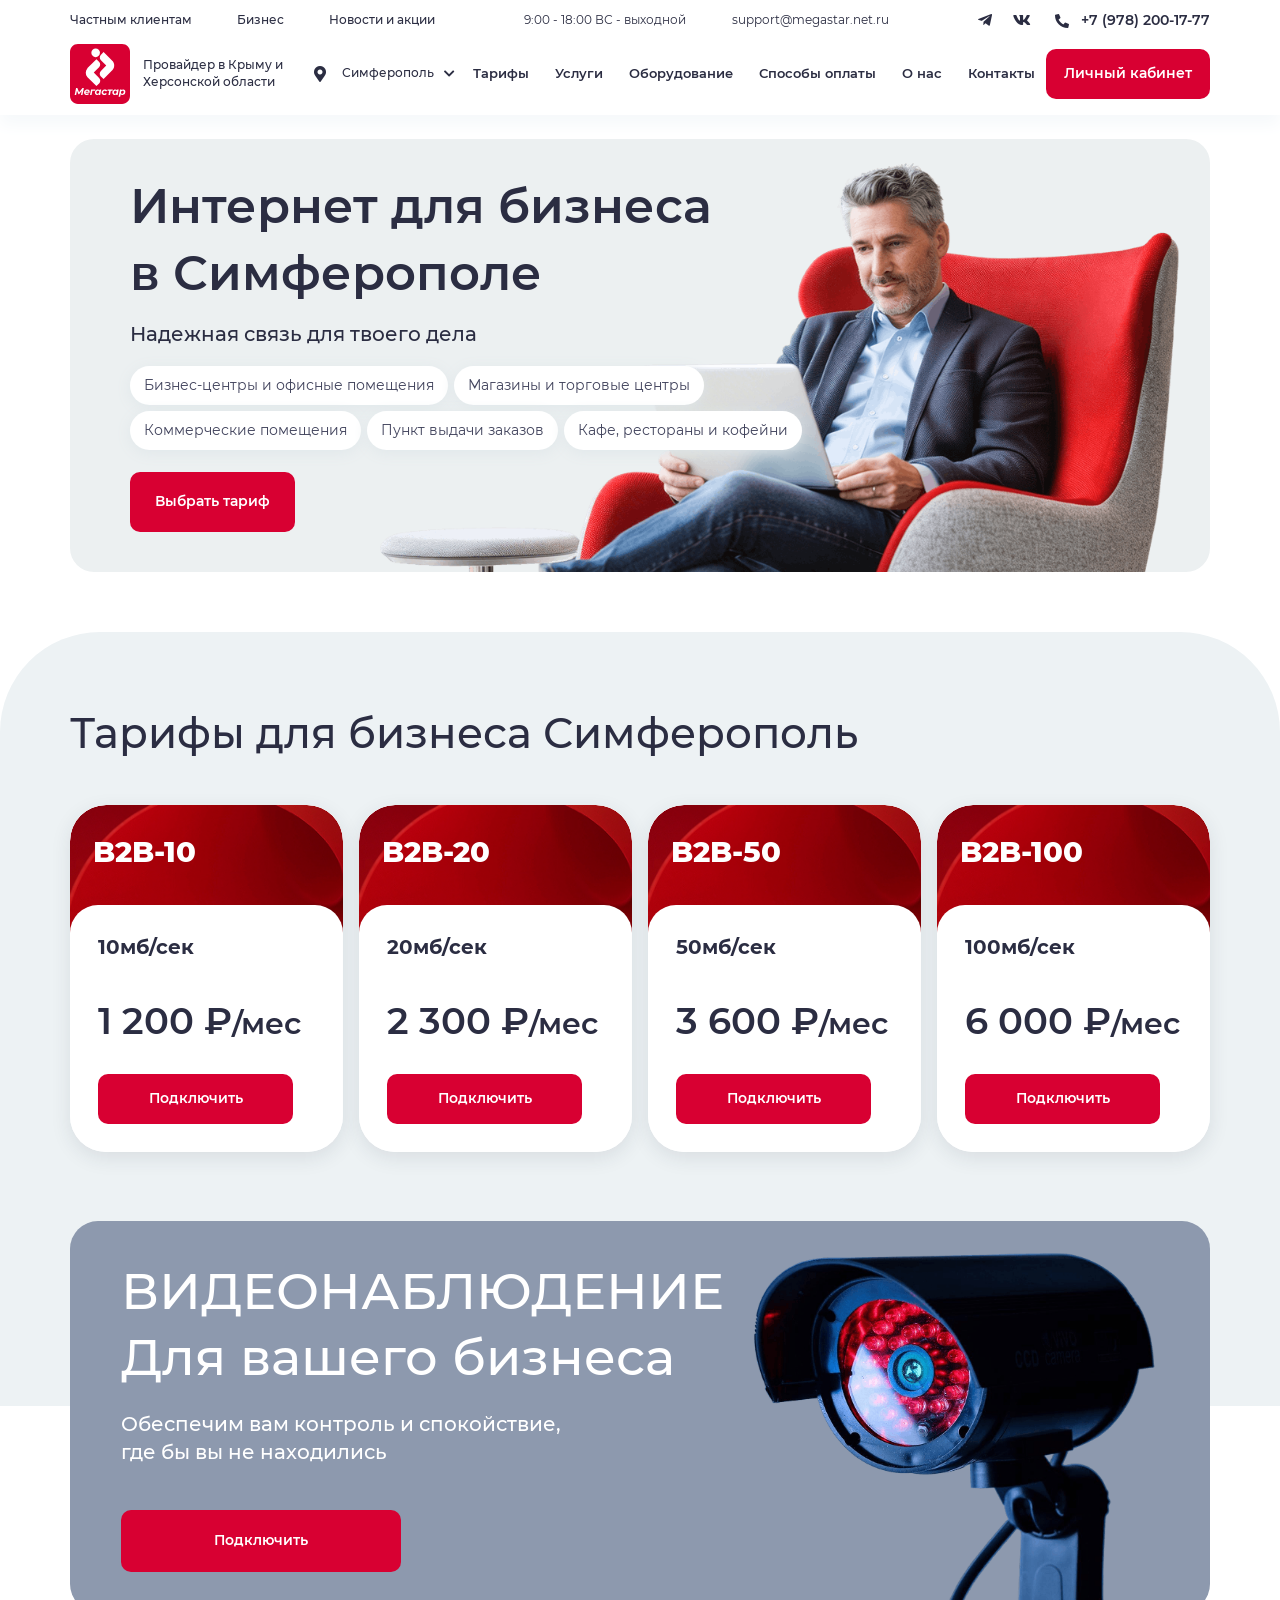
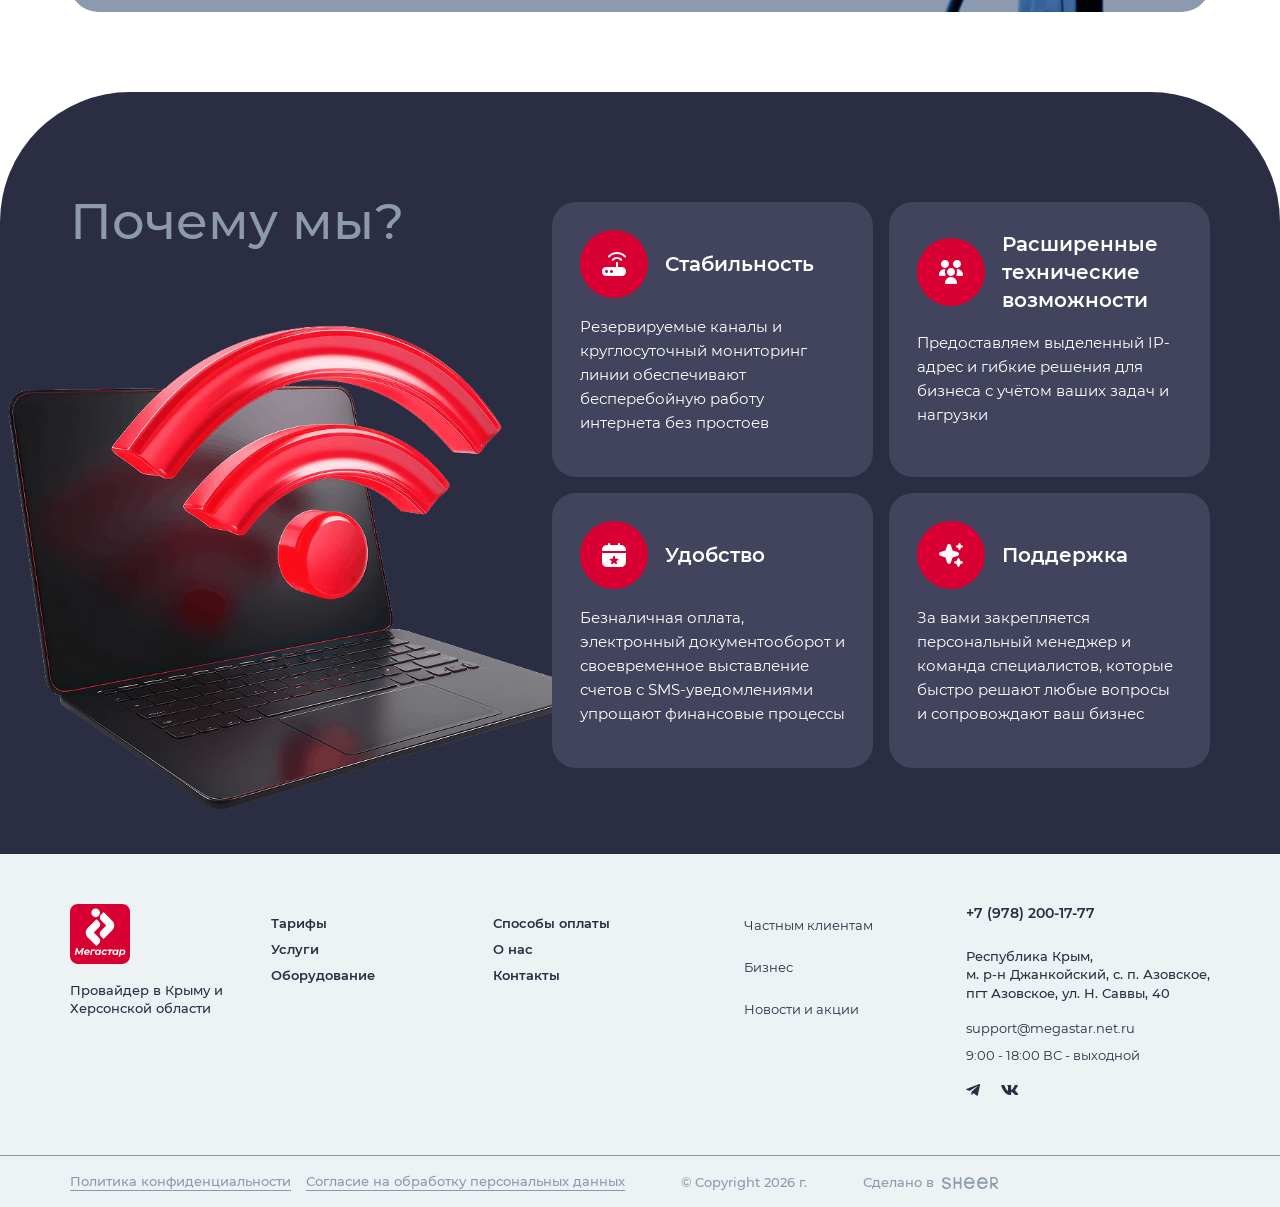
==== commit 60af2916: "Add files via upload" ====
--- a/business.html
+++ b/business.html
@@ -17,8 +17,8 @@
 	<link rel="stylesheet" href="libs/fancybox-master/dist/jquery.fancybox.min.css" />
 	<link rel="stylesheet" href="libs/slick-1.5.9/slick/slick.css" />
 	<link rel="stylesheet" href="css/fonts.css" />
-	<link rel="stylesheet" href="css/main.css?ver=1.1" />
-	<link rel="stylesheet" href="css/media.css?ver=1.1" />
+	<link rel="stylesheet" href="css/main.css?ver=1.3" />
+	<link rel="stylesheet" href="css/media.css?ver=1.3" />
 </head>
 <body>
 
@@ -349,7 +349,7 @@
 	<script src="libs/fancybox-master/dist/jquery.fancybox.min.js"></script>
 	<script src="libs/slick-1.5.9/slick/slick.min.js"></script>
 	<script src="libs/mask/jquery.maskedinput.js"></script>
-	<script src="js/common.js?ver=1.1"></script>
+	<script src="js/common.js?ver=1.3"></script>
 	<!-- Yandex.Metrika counter --><!-- /Yandex.Metrika counter -->
 	<!-- Google Analytics counter --><!-- /Google Analytics counter -->
 </body>
--- a/css/main.css
+++ b/css/main.css
@@ -340,7 +340,7 @@
 .item-tariff {
 	border-radius: 36px;
 	min-height: 100%;
-	box-shadow: 0 6px 30px 0 rgba(43, 45, 66, 0.1);
+	box-shadow: 0 6px 20px 0 rgba(43, 45, 66, 0.1);
 	background: #fff;
 	overflow: hidden;
 	display: flex;
@@ -409,6 +409,7 @@
 	padding-top: 64px;
 	gap: 50px;
 	width: 100%;
+	margin-top: auto;
 	display: flex;
 	align-items: center;
 }
@@ -1263,4 +1264,550 @@
 .billbord-page--router .billbord-page__main .title-main {
 	max-width: 760px;
 	margin-bottom: 12px;
+}
+
+.sales {
+	padding-top: 32px;
+	padding-bottom: 100px;
+}
+.sales__main {
+	padding-top: 38px;
+	padding-bottom: 100px;
+	border-radius: 100px 100px 0 0;
+	background: #edf2f4;
+}
+.item-sale {
+	display: block;
+}
+.item-sale__image {
+	height: 357px;
+	margin-bottom: 17px;
+	border-radius: 24px;
+	background-color: #2b2d42;
+	overflow: hidden;
+	display: flex;
+	align-items: center;
+	justify-content: center;
+	background-image: url(../img/bg_sale.svg);
+	background-repeat: no-repeat;
+	background-position: center bottom;
+}
+.item-sale__image img {
+	max-width: 100%;
+	max-height: 100%;
+	transition: all 1s;
+}
+.item-sale .title-small {
+	display: block;
+	color: #2b2d42;
+}
+.slick-arrow {
+	width: 42px;
+	height: 42px;
+	font-size: 14px;
+	border-radius: 50%;
+	color: #4D4842;
+	background: #EDF2F4;
+	border: 1px solid #2B2D42;
+	top: 50%;
+	position: absolute;
+	transition: all 0.3s;
+	cursor: pointer;
+	-webkit-transform: translate(0, -50%);
+	-ms-transform: translate(0, -50%);
+	transform: translate(0, -50%);
+	z-index: 2;
+	display: flex;
+	align-items: center;
+	justify-content: center;
+}
+.slick-prev {
+	left: -50px;
+}
+.slick-next {
+	right: -50px;
+}
+.item-news {
+	padding: 24px;
+	border-radius: 28px;
+	background: #fff;
+	display: flex;
+	flex-direction: column;
+	align-items: flex-start;
+	min-height: 100%;
+	transition: all 0.3s;
+}
+.item-news__date {
+	font-size: 18px;
+	margin-bottom: 28px;
+	line-height: 140%;
+	color: #57719b;
+	width: 100%;
+}
+.item-news__title {
+	font-size: 32px;
+	margin-bottom: 24px;
+	line-height: 140%;
+	color: #2b2d42;
+	font-weight: 600;
+	display: block;
+	width: 100%;
+}
+.item-news__text {
+	margin-bottom: 20px;
+	display: block;
+	width: 100%;
+	display: -webkit-box;
+	-webkit-line-clamp: 4;
+	line-clamp: 4;
+	-webkit-box-orient: vertical;
+	overflow: hidden;
+}
+.item-news__bottom {
+	padding-top: 28px;
+	border-top: 1px solid #8d99ae;
+	margin-top: auto;
+	width: 100%;
+}
+.item-news__link {
+	color: #d80032;
+	font-weight: 600;
+	text-decoration: underline;
+}
+.sales__main .title-section {
+	margin-bottom: 40px;
+}
+.sales__main .slider-three {
+	margin-bottom: 60px;
+}
+.slider-three:not(.slick-initialized)>*:not(:first-child),
+.slider-three:not(.slick-initialized)>*:not(:first-child) {
+	display: none;
+}
+.slider-four .slick-track,
+.slider-three .slick-track {
+	display: flex !important;
+}
+.slider-four .slick-slide,
+.slider-three .slick-slide {
+	height: inherit !important;
+}
+.slick-dots {
+	gap: 7px;
+	bottom: 0;
+	left: 0;
+	width: 100%;
+	display: flex;
+	align-items: center;
+	justify-content: center;
+	position: absolute;
+}
+.slick-dots li {
+	width: 8px;
+	height: 8px;
+	margin: 0;
+	transition: all 0.3s;
+}
+.slick-dots li button {
+	width: 8px;
+	height: 8px;
+	background: #2b2d42;
+	border-radius: 50%;
+	padding: 0;
+	border: none;
+	transition: all 0.3s;
+	opacity: 1;
+	display: block;
+	font-size: 0;
+	color: transparent;
+}
+.slick-dots li.slick-active button {
+	background: #d80032;
+}
+.slick-dots li button::before {
+	display: none;
+}
+
+.page-about {
+	padding-top: 27px;
+	padding-bottom: 90px;
+}
+.about-main {
+	border-radius: 24px;
+	overflow: hidden;
+	background: #ecf0f1;
+}
+.about-main .title-main {
+	margin-bottom: 39px;
+	font-weight: 600;
+}
+.about-main__image img {
+	width: 924px;
+	height: auto;
+}
+.about-main__content {
+	padding-right: 50px;
+	padding-top: 67px;
+	padding-left: 20px;
+}
+.about-main__content p {
+	margin-bottom: 15px;
+}
+.about-services {
+	padding-top: 41px;
+	padding-bottom: 272px;
+	margin-bottom: -110px;
+	border-radius: 150px 150px 0 0;
+	background: #2b2d42;
+	color: #fff;
+}
+.about-services .title-main {
+	color: #8d99ae;
+	text-align: center;
+}
+.about-services__content {
+	width: 555px;
+	margin: 0 auto;
+	position: relative;
+}
+.about-services__image img {
+	width: 100%;
+	height: auto;
+}
+.about-services__item {
+	width: 501px;
+	gap: 32px;
+	padding: 24px;
+	border-radius: 24px;
+	background: #42445d;
+	display: flex;
+	align-items: center;
+	position: absolute;
+}
+.about-services__item--1 {
+	top: 97px;
+	left: -388px;
+}
+.about-services__item--2 {
+	top: 97px;
+	right: -436px;
+}
+.about-services__item--3 {
+	top: 338px;
+	margin-right: 28px;
+	right: 100%;
+}
+.about-services__item--4 {
+	top: 338px;
+	margin-left: 75px;
+	left: 100%;
+}
+.about-services__item--5 {
+	left: 51px;
+	bottom: -91px;
+}
+.about-cooperation {
+	padding-top: 50px;
+	padding-bottom: 140px;
+	border-radius: 100px 100px 0 0;
+	background: #fff;
+	position: relative;
+	z-index: 1;
+}
+.about-cooperation .title-section {
+	margin-bottom: 45px;
+	text-align: center;
+}
+.item-cooperation {
+	padding: 36px 33px;
+	height: 348px;
+	color: #fff;
+	display: flex;
+	flex-direction: column;
+	align-items: flex-start;
+	position: relative;
+	z-index: 1;
+}
+.unit-payment__image,
+.item-cooperation__image {
+	border-radius: 24px;
+	top: 0;
+	left: 0;
+	width: 100%;
+	height: 100%;
+	z-index: -1;
+	position: absolute;
+}
+.unit-payment__image img,
+.item-cooperation__image img {
+	width: 100%;
+	height: 100%;
+	object-fit: cover;
+	border-radius: 24px;
+}
+.unit-payment__title,
+.item-cooperation__title {
+	font-size: 36px;
+	line-height: 140%;
+	text-transform: uppercase;
+	font-weight: 800;
+}
+.item-cooperation .tags {
+	margin-top: auto;
+}
+.item-cooperation .tags__item {
+	padding: 18px 28px;
+	font-size: inherit;
+	box-shadow: none;
+}
+
+.page-payment {
+	padding-top: 38px;
+	margin-top: 42px;
+	padding-bottom: 76px;
+	margin-bottom: 90px;
+	border-radius: 100px 100px 0 0;
+	background: #edf2f4;
+}
+.item-payment {
+	padding: 20px;
+	border-radius: 28px;
+	line-height: 140%;
+	font-weight: 400;
+	background: #fff;
+	display: flex;
+	flex-direction: column;
+	align-items: flex-start;
+	min-height: 100%;
+}
+.item-payment__image {
+	height: 310px;
+	margin-bottom: 24px;
+	border-radius: 16px;
+	overflow: hidden;
+	width: 100%;
+	display: flex;
+	align-items: center;
+	justify-content: center;
+}
+.item-payment__image img {
+	max-width: 100%;
+	max-height: 100%;
+}
+.item-payment .title-section {
+	margin-bottom: 10px;
+}
+.item-payment p {
+	margin-bottom: 24px;
+}
+.item-payment .btn-main {
+	padding: 0 47px;
+	margin-top: auto;
+}
+.unit-payment {
+	height: 348px;
+	padding: 36px 33px;
+	position: relative;
+	z-index: 1;
+	display: block;
+	color: #fff;
+}
+.page-payment .row--main+.title-section {
+	padding-top: 70px;
+}
+.page-payment .title-section {
+	margin-bottom: 37px;
+}
+
+.page-tv {
+	padding-top: 27px;
+	padding-bottom: 90px;
+}
+.billbord-tv {
+	padding-top: 14px;
+	padding-bottom: 36px;
+	border-radius: 24px;
+	background: #edf2f4;
+}
+.billbord-tv .title-small {
+	margin-bottom: 37px;
+	font-weight: 500;
+}
+.billbord-tv__title {
+	font-size: 50px;
+	margin-bottom: 79px;
+	line-height: 140%;
+	font-weight: 700;
+}
+.billbord-tv__buttons {
+	gap: 24px;
+	display: flex;
+	align-items: center;
+}
+.billbord-tv__buttons .btn-main {
+	height: 70px;
+	padding: 0 28px;
+}
+.billbord-tv__image {
+	display: flex;
+	align-items: center;
+	justify-content: flex-end;
+}
+.billbord-tv__image img {
+	width: 1148px;
+}
+.billbord-tv__content {
+	padding-left: 76px;
+	padding-top: 58px;
+	padding-right: 20px;
+}
+.tv-subscription,
+.tv-archive {
+	padding: 62px 0;
+	border-radius: 150px 150px 0 0;
+	background: #2b2d42;
+	color: #fff;
+}
+.tv-subscription .title-section,
+.tv-archive .title-section {
+	margin-bottom: 50px;
+	color: #8d99ae;
+	text-align: center;
+}
+.tv-archive__item {
+	position: relative;
+}
+.tv-archive__image img {
+	width: 100%;
+	height: auto;
+}
+.tv-archive--1 {
+	width: 1005px;
+	margin: 0 auto;
+}
+.tv-archive--2 {
+	width: 647px;
+	margin-top: -170px;
+	margin-left: auto;
+}
+.tv-archive--2 .tv-archive__advantage {
+	top: 262px;
+	left: -237px;
+	width: 358px;
+}
+.tv-archive__advantage {
+	top: 29px;
+	left: -188px;
+	padding: 24px;
+	gap: 32px;
+	width: 338px;
+	border-radius: 24px;
+	background: #42445d;
+	position: absolute;
+	display: flex;
+	align-items: center;
+}
+.tv-archive__advantage .title-small {
+	font-weight: 500;
+}
+.tv-devices {
+	padding: 90px 0;
+}
+.tv-devices .title-section {
+	margin-bottom: 50px;
+}
+.row-devices {
+	gap: 9px;
+	display: grid;
+	grid-template-columns: repeat(7, 1fr);
+}
+.item-device {
+	padding: 36px;
+	font-size: 18px;
+	border-radius: 24px;
+	line-height: 160%;
+	background: #42445d;
+	text-align: center;
+	color: #fff;
+}
+.item-device__image {
+	height: 116px;
+	margin-bottom: 66px;
+	border-bottom: 1px solid #8d99ae;
+	width: 100%;
+	display: flex;
+	align-items: center;
+	justify-content: center;
+}
+.item-device__image img {
+	max-width: 100%;
+	max-height: 100%;
+}
+.item-device .title-small {
+	margin-bottom: 8px;
+	font-weight: 700;
+}
+.tariffs.tariffs--main {
+	margin: 0;
+}
+.tariffs--main .item-tariff__prices {
+	padding-top: 36px;
+}
+.tariffs--main .item-tariff__head {
+	height: 227px;
+	margin-bottom: -40px;
+}
+.slider-four .slick-slide,
+.slider-three .slick-slide {
+	padding: 30px 12px;
+}
+.slider-four .slick-list,
+.slider-three .slick-list {
+	margin: -30px -12px;
+}
+.item-subscription {
+	height: 632px;
+	padding: 36px;
+	border-radius: 28px;
+	display: flex;
+	flex-direction: column;
+	align-items: flex-start;
+	justify-content: flex-end;
+	position: relative;
+	z-index: 1;
+}
+.item-subscription__image {
+	border-radius: 28px;
+	position: absolute;
+	width: 100%;
+	height: 100%;
+	display: block;
+	top: 0;
+	left: 0;
+	overflow: hidden;
+	z-index: -1;
+}
+.item-subscription__image img {
+	width: 100%;
+	height: 100%;
+	object-fit: cover;
+	border-radius: 28px;
+	transition: all 1s;
+}
+.item-subscription__title {
+	font-size: 36px;
+	margin-bottom: 16px;
+	line-height: 140%;
+	color: #fff;
+	font-weight: 800;
+	display: block;
+}
+.item-subscription .price-main {
+	margin: 28px 0;
+}
+.item-subscription .btn-main {
+	min-width: 216px;
+}
+.item-subscription__text {
+	min-height: 64px;
 }
--- a/css/media.css
+++ b/css/media.css
@@ -80,6 +80,14 @@
     }
     .row.row--main>div {
         margin-bottom: 16px;
+    }
+    .slider-four .slick-slide,
+    .slider-three .slick-slide {
+        padding: 30px 8px;
+    }
+    .slider-four .slick-list,
+    .slider-three .slick-list {
+        margin: -30px -8px;
     }
     .row.row--main {
         margin-bottom: -16px;
@@ -422,6 +430,227 @@
     .equipment {
         padding-bottom: 200px;
     }
+    .sales__main .title-section {
+        margin-bottom: 27px;
+    }
+    .sales__main .slider-three {
+        margin-bottom: 40px;
+    }
+    .item-sale__image {
+        height: 243px;
+        margin-bottom: 15px;
+    }
+    .item-news {
+        padding: 18px;
+        border-radius: 22px;
+    }
+    .item-news__date {
+        font-size: 15px;
+        margin-bottom: 18px;
+    }
+    .item-news__title {
+        font-size: 25px;
+        margin-bottom: 15px;
+    }
+    .item-news__bottom {
+        padding-top: 22px;
+    }
+    .sales__main {
+        padding-top: 38px;
+        padding-bottom: 70px;
+        border-radius: 80px 80px 0 0;
+    }
+    .sales {
+        padding-bottom: 70px;
+    }
+    .slick-arrow {
+        width: 38px;
+        height: 38px;
+        font-size: 13px;
+    }
+    .about-main__image img {
+        width: 626px;
+    }
+    .about-main .title-main {
+        font-size: 36px;
+        margin-bottom: 20px;
+    }
+    .about-main__content {
+        padding-right: 10px;
+        padding-top: 29px;
+        padding-left: 10px;
+    }
+    .page-about {
+        padding-bottom: 70px;
+    }
+    .about-services {
+        padding-top: 41px;
+        padding-bottom: 240px;
+        margin-bottom: -110px;
+        border-radius: 130px 130px 0 0;
+    }
+    .about-services__content {
+        width: 440px;
+    }
+    .about-services__item {
+        width: 400px;
+        gap: 18px;
+        padding: 14px;
+    }
+    .about-services__item--1 {
+        top: 50px;
+        left: -319px;
+    }
+    .about-services__item--2 {
+        top: 50px;
+        right: -370px;
+    }
+    .about-services__item--3 {
+        top: 217px;
+        margin-right: 0px;
+    }
+    .about-services__item--4 {
+        top: 217px;
+        margin-left: 0;
+    }
+    .about-services__item--5 {
+        left: 33px;
+        bottom: -59px;
+    }
+    .about-cooperation {
+        padding-top: 45px;
+        padding-bottom: 100px;
+        border-radius: 70px 70px 0 0;
+    }
+    .about-cooperation .title-section {
+        margin-bottom: 35px;
+    }
+    .item-cooperation {
+        padding: 24px 24px;
+        height: 305px;
+    }
+    .item-cooperation .tags__item {
+        padding: 12px 16px;
+        font-size: 15px;
+    }
+    .unit-payment__title,
+    .item-cooperation__title {
+        font-size: 30px;
+    }
+    .page-payment {
+        padding-top: 36px;
+        margin-top: 40px;
+        padding-bottom: 70px;
+        margin-bottom: 70px;
+        border-radius: 70px 70px 0 0;
+    }
+    .item-payment__image {
+        height: 215px;
+        margin-bottom: 14px;
+    }
+    .item-payment p {
+        margin-bottom: 18px;
+    }
+    .item-payment .btn-main {
+        padding: 0 34px;
+    }
+    .unit-payment {
+        padding: 24px;
+        height: 287px;
+    }
+    .billbord-tv__image img {
+        width: 815px;
+    }
+    .billbord-tv__content {
+        padding-left: 35px;
+        padding-top: 35px;
+        padding-right: 15px;
+    }
+    .billbord-tv .title-small {
+        font-size: 18px;
+        margin-bottom: 15px;
+    }
+    .billbord-tv__title {
+        font-size: 35px;
+        margin-bottom: 30px;
+    }
+    .billbord-tv__buttons .btn-main {
+        height: 62px;
+        padding: 0px 24px;
+    }
+    .billbord-tv__buttons {
+        gap: 15px;
+    }
+    .billbord-tv__image img {
+        width: 755px;
+    }
+    .billbord-tv .tags__item {
+        padding: 10px 9px;
+        font-size: 12px;
+    }
+    .page-tv {
+        padding-top: 25px;
+        padding-bottom: 70px;
+    }
+    .tv-subscription, .tv-archive {
+        padding: 50px 0;
+        border-radius: 130px 130px 0 0;
+    }
+    .tv-subscription .title-section, .tv-archive .title-section {
+        margin-bottom: 35px;
+    }
+    .tv-archive--1 {
+        width: 805px;
+    }
+    .tv-archive__advantage {
+        top: 17px;
+        left: -188px;
+        padding: 20px;
+        gap: 21px;
+        width: 300px;
+    }
+    .tv-archive--2 {
+        width: 575px;
+        margin-top: -138px;
+    }
+    .tv-archive--2 .tv-archive__advantage {
+        top: 190px;
+        left: -218px;
+        width: 320px;
+    }
+    .tv-devices .title-section {
+        margin-bottom: 34px;
+    }
+    .tv-devices {
+        padding: 65px 0;
+    }
+    .item-device {
+        padding: 20px;
+        font-size: 15px;
+    }
+    .item-device .title-small {
+        font-size: 16px;
+    }
+    .item-device__image {
+        height: 95px;
+        padding: 20px;
+        margin-bottom: 37px;
+    }
+    .tariffs--main .item-tariff__head {
+        height: 187px;
+    }
+    .item-subscription {
+        height: 555px;
+        padding: 22px;
+    }
+    .item-subscription__title {
+        font-size: 28px;
+        margin-bottom: 14px;
+    }
+
+    .item-subscription .price-main {
+        margin: 18px 0;
+    }
 }
 
 /* Large Devices, Wide Screens */
@@ -618,6 +847,102 @@
     .billbord-page--router .billbord-page__image {
         top: 34px;
         right: -30px;
+    }
+    .item-news__title {
+        font-size: 20px;
+    }
+    .title-main {
+        font-size: 44px;
+    }
+    .about-services__content {
+        width: 335px;
+    }
+    .about-services__item {
+        width: 327px;
+        gap: 15px;
+        padding: 12px;
+    }
+    .about-services__item--1 {
+        top: 36px;
+        left: -249px;
+    }
+    .about-services__item--2 {
+        top: 36px;
+        right: -294px;
+    }
+    .about-services__item--3 {
+        top: 165px;
+        margin-right: -14px;
+    }
+    .about-services__item--4 {
+        top: 165px;
+        margin-left: -16px;
+    }
+    .about-services {
+        padding-top: 41px;
+        padding-bottom: 199px;
+        margin-bottom: -80px;
+        border-radius: 100px 100px 0 0;
+    }
+    .unit-payment__title,
+    .item-cooperation__title {
+        font-size: 24px;
+    }
+    .item-cooperation .tags__item {
+        padding: 10px 10px;
+        font-size: 13px;
+    }
+    .item-cooperation {
+        height: 280px;
+        padding: 20px;
+    }
+    .about-cooperation {
+        padding-bottom: 70px;
+    }
+    .about-main__image img {
+        width: 499px;
+    }
+    .item-payment__image {
+        height: 165px;
+    }
+    .item-payment {
+        padding: 16px;
+    }
+    .unit-payment {
+        padding: 22px;
+        height: 240px;
+    }
+    .item-subscription .btn-main {
+        min-width: 195px;
+    }
+    .row-devices {
+        grid-template-columns: repeat(5, 1fr);
+    }
+    .tv-archive--1 {
+        width: 650px;
+    }
+    .tv-archive__advantage {
+        top: 15px;
+        left: -145px;
+        padding: 12px;
+        gap: 15px;
+        width: 253px;
+    }
+    .tv-archive--2 {
+        width: 505px;
+        margin-top: -90px;
+    }
+    .tv-archive--2 .tv-archive__advantage {
+        top: 165px;
+        left: -177px;
+        width: 261px;
+    }
+    .billbord-tv__image img {
+        width: 600px;
+    }
+    .billbord-tv__title {
+        font-size: 28px;
+        margin-bottom: 17px;
     }
 }
 
@@ -1137,6 +1462,159 @@
         top: 0;
         left: 0;
     }
+    .sales__main {
+        padding-top: 38px;
+        padding-bottom: 50px;
+        border-radius: 50px 50px 0 0;
+    }
+    .sales {
+        padding-bottom: 50px;
+    }
+    .slider-four,
+    .slider-three {
+        padding-bottom: 35px;
+    }
+    .item-sale__image {
+        height: 205px;
+    }
+    .about-main__image img {
+        width: 100%;
+    }
+    .about-main .title-main {
+        font-size: 30px;
+        margin-bottom: 14px;
+    }
+    .about-main__content {
+        padding: 20px 15px;
+    }
+    .page-about {
+        padding-bottom: 50px;
+    }
+    .about-services {
+        padding-top: 39px;
+        padding-bottom: 170px;
+        margin-bottom: -60px;
+        border-radius: 60px 60px 0 0;
+    }
+    .about-cooperation {
+        border-radius: 50px 50px 0 0;
+    }
+    .about-services .about-services__item {
+        position: relative;
+        top: 0;
+        left: 0;
+        right: 0;
+        bottom: 0;
+        margin: 0;
+        margin-bottom: 10px;
+    }
+    .unit-payment__title,
+    .item-cooperation__title {
+        font-size: 21px;
+    }
+    .item-cooperation .tags__item {
+        padding: 7px 10px;
+        font-size: 13px;
+    }
+    .item-cooperation {
+        height: 255px;
+    }
+    .about-cooperation {
+        padding-bottom: 55px;
+    }
+    .page-payment {
+        padding-top: 39px;
+        margin-top: 33px;
+        padding-bottom: 55px;
+        margin-bottom: 60px;
+        border-radius: 50px 50px 0 0;
+    }
+    .page-payment .title-section {
+        margin-bottom: 27px;
+    }
+    .page-payment .row--main+.title-section {
+        padding-top: 40px;
+    }
+    .billbord-tv__content {
+        padding: 0;
+    }
+    .billbord-tv__image img {
+        width: 100%;
+    }
+    .billbord-tv .tags {
+        padding: 0 15px;
+        margin-top: 15px;
+    }
+    .billbord-tv__content {
+        padding: 20px 15px;
+    }
+    .billbord-tv {
+        padding: 0;
+        padding-bottom: 25px;
+    }
+    .billbord-tv__buttons {
+        display: block;
+    }
+    .billbord-tv__buttons .btn-main {
+        margin-bottom: 15px;
+        width: 100%;
+    }
+    .page-tv {
+        padding-bottom: 50px;
+    }
+    .tv-subscription, .tv-archive {
+        padding: 40px 0;
+        border-radius: 60px 60px 0 0;
+    }
+    .tv-subscription .title-section, .tv-archive .title-section {
+        margin-bottom: 23px;
+    }
+    .tv-archive--1 {
+        width: 100%;
+    }
+    .tv-archive--2 {
+        width: 100%;
+        margin-top: 0;
+    }
+    .tv-archive__advantage {
+        top: 0;
+        left: 0;
+        position: relative;
+        width: 100%;
+        margin-top: 15px;
+    }
+    .tv-archive--2 .tv-archive__advantage {
+        top: 0;
+        left: 0;
+        width: 100%;
+    }
+    .tv-devices {
+        padding: 50px 0;
+    }
+    .tv-devices .title-section {
+        margin-bottom: 25px;
+    }
+    .row-devices {
+        grid-template-columns: repeat(2, 1fr);
+    }
+    .item-device__image {
+        height: 92px;
+        padding: 17px;
+        margin-bottom: 24px;
+    }
+    .item-device {
+        padding: 18px;
+        font-size: 14px;
+    }
+    .tariffs--main .item-tariff__head {
+        height: 163px;
+    }
+    .item-subscription__text {
+        min-height: 55px;
+    }
+    .tv-subscription .slick-dots li:not(.slick-active) button {
+        background: #fff;
+    }
 }
 
 /* Small Devices, Tablets */
@@ -1206,6 +1684,26 @@
     .btn-main.btn-main--page:hover {
         background: #000;
     }
+    .slick-arrow:hover {
+        background: #fbfbfb;
+        border-color: #fbfbfb;
+        color: #8D99AE;
+    }
+    .item-sale:hover .item-sale__image img {
+        transform: scale(1.05);
+    }
+    .item-news__link:hover {
+        text-decoration: none;
+    }
+    .item-news:hover {
+        box-shadow: 0 5px 15px #dbe0e2;
+    }
+    a.item-news__title:hover {
+        color: #d80032;
+    }
+    .item-subscription:hover .item-subscription__image img {
+        transform: scale(1.05);
+    }
 }
 
 /*mobile hovers*/
@@ -1236,4 +1734,24 @@
     .btn-main.btn-main--page:active {
         background: #000;
     }
+    .slick-arrow:active {
+        background: #fbfbfb;
+        border-color: #fbfbfb;
+        color: #8D99AE;
+    }
+    .item-sale:active .item-sale__image img {
+        transform: scale(1.05);
+    }
+    .item-news__link:active {
+        text-decoration: none;
+    }
+    .item-news:active {
+        box-shadow: 0 5px 15px #dbe0e2;
+    }
+    a.item-news__title:active {
+        color: #d80032;
+    }
+    .item-subscription:active .item-subscription__image img {
+        transform: scale(1.05);
+    }
 }
